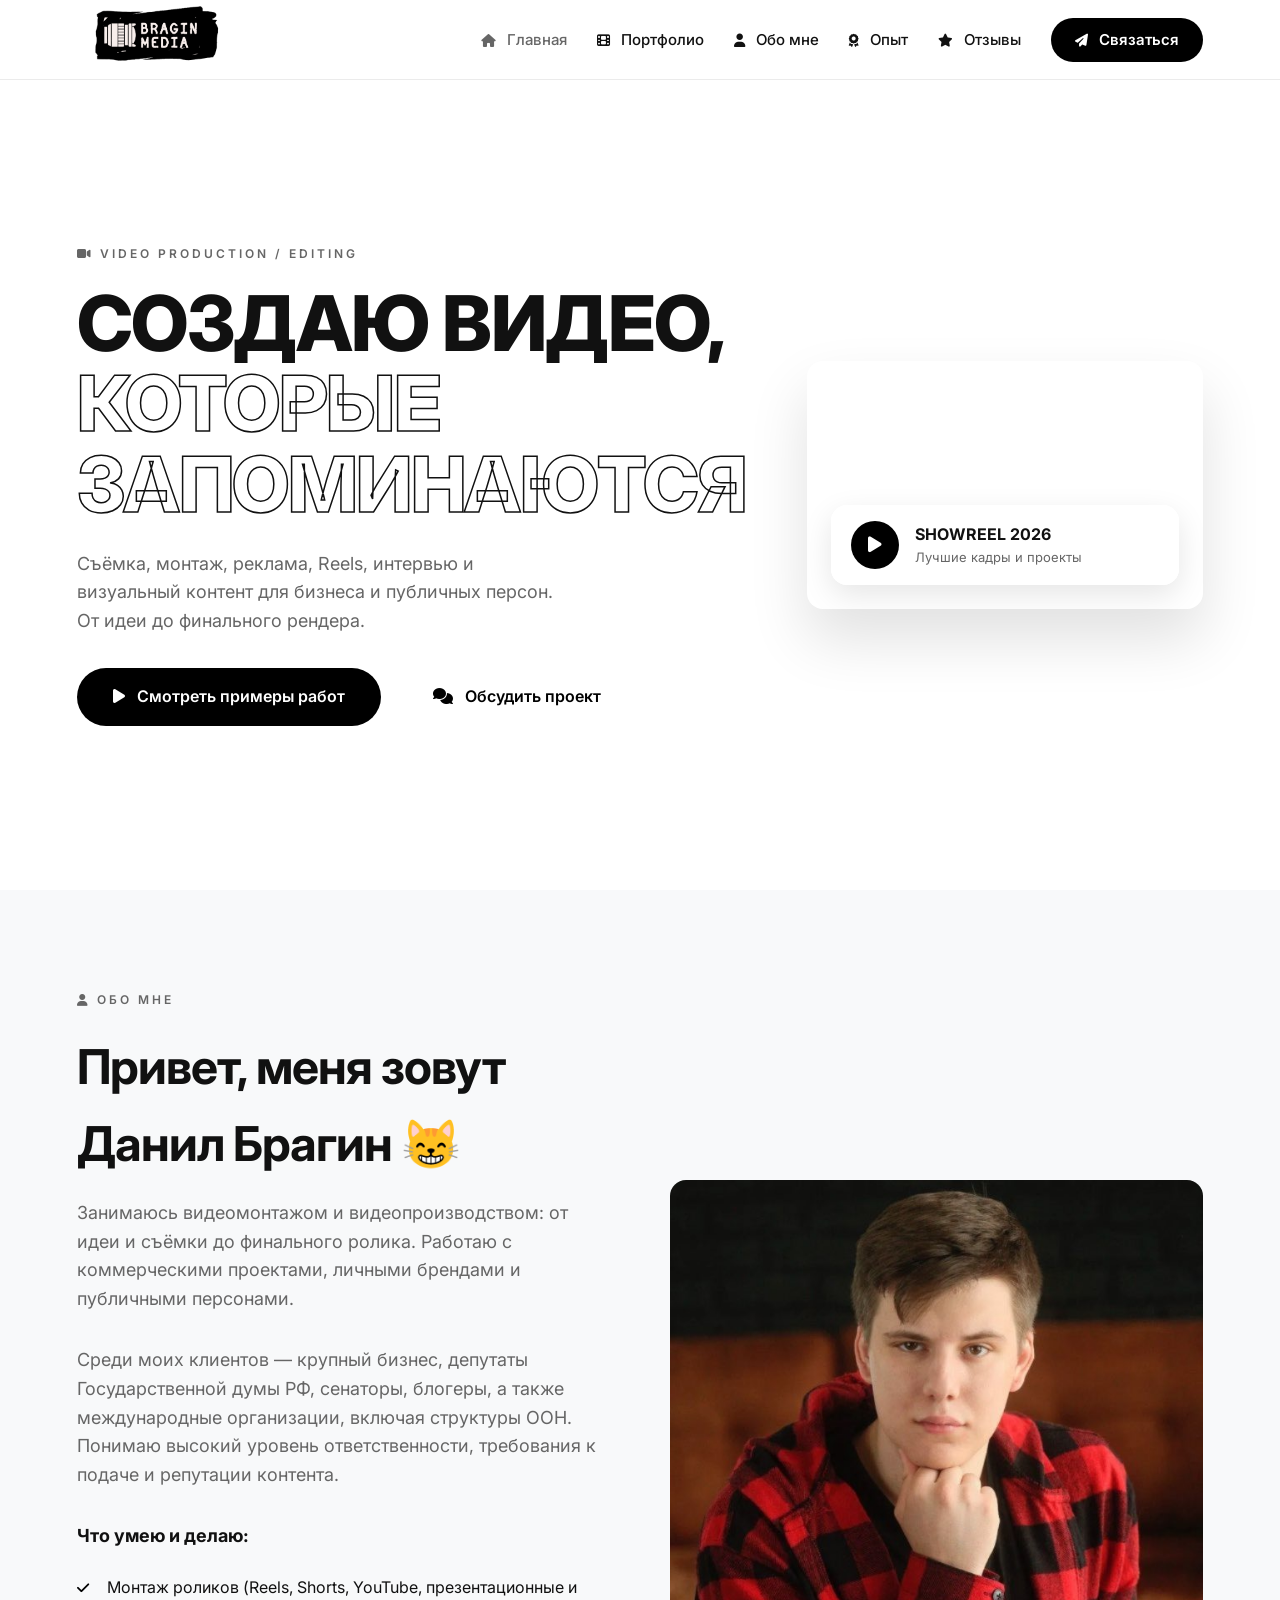
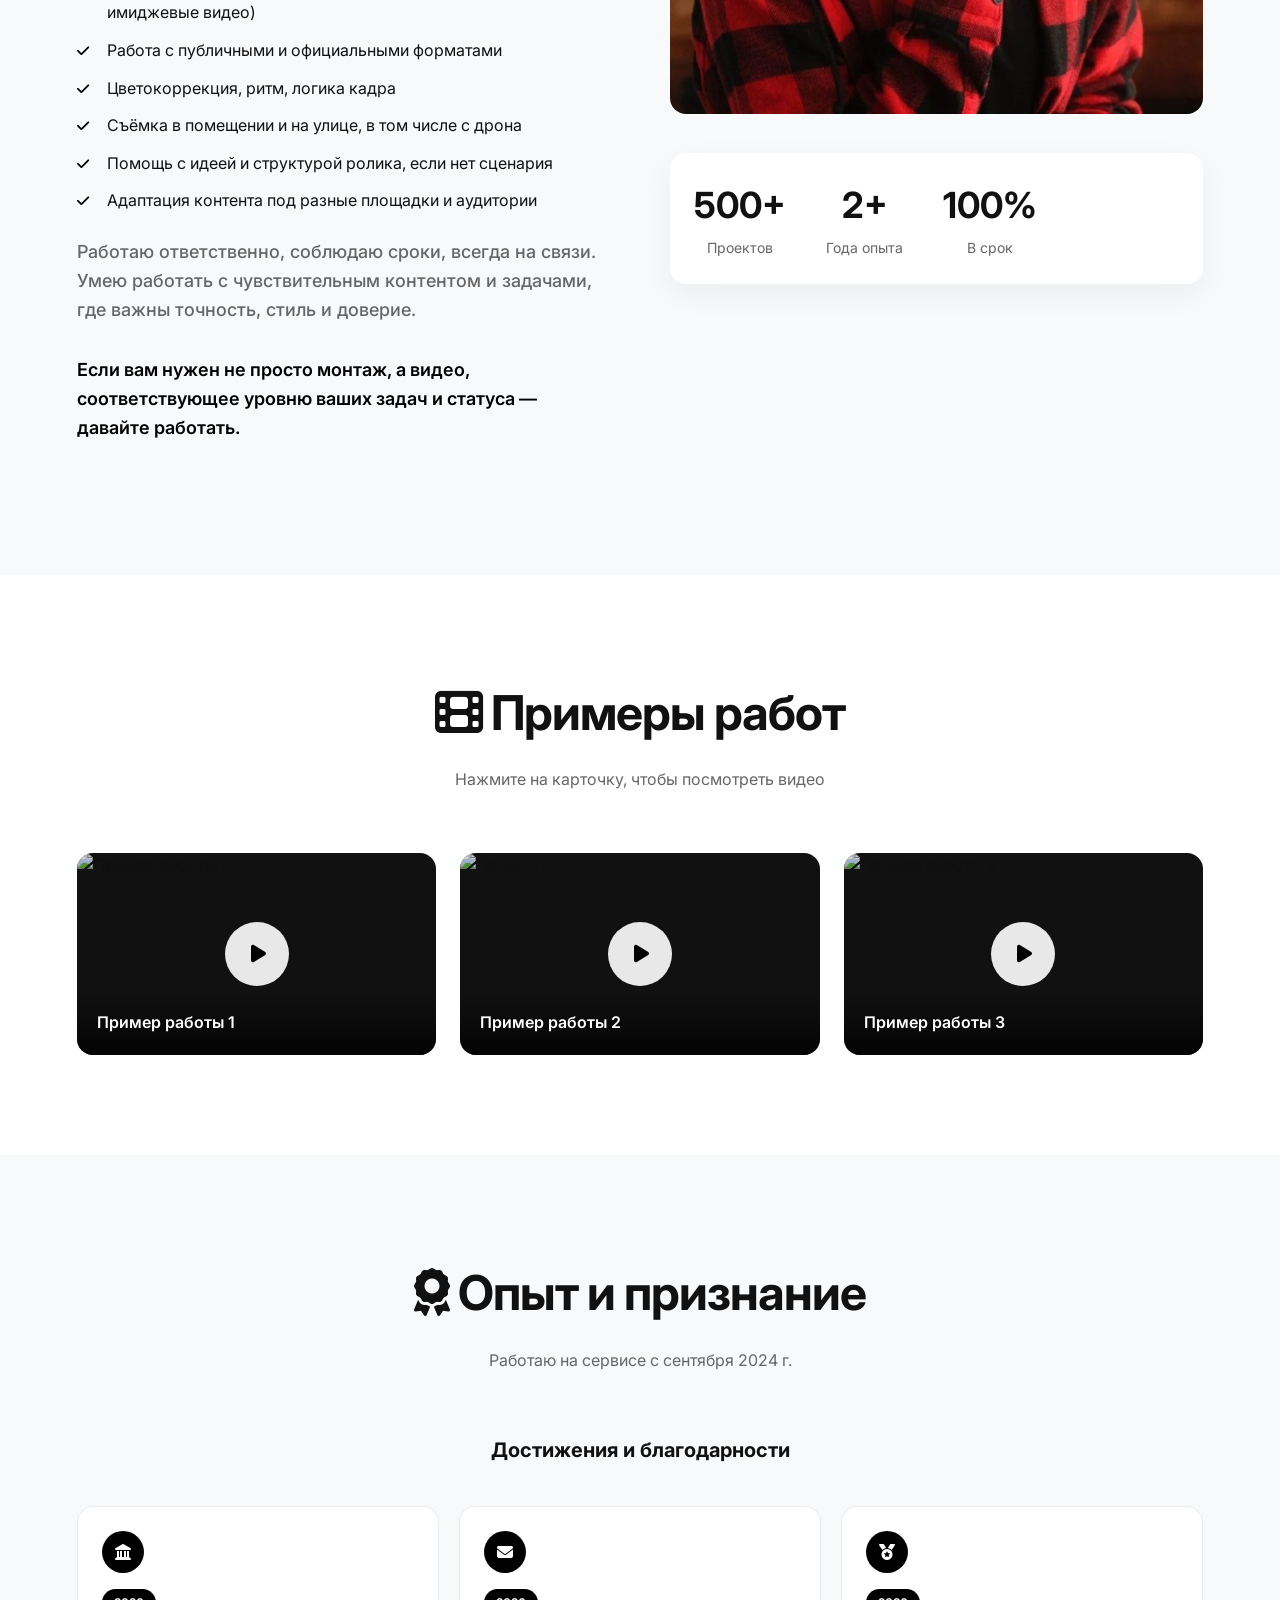
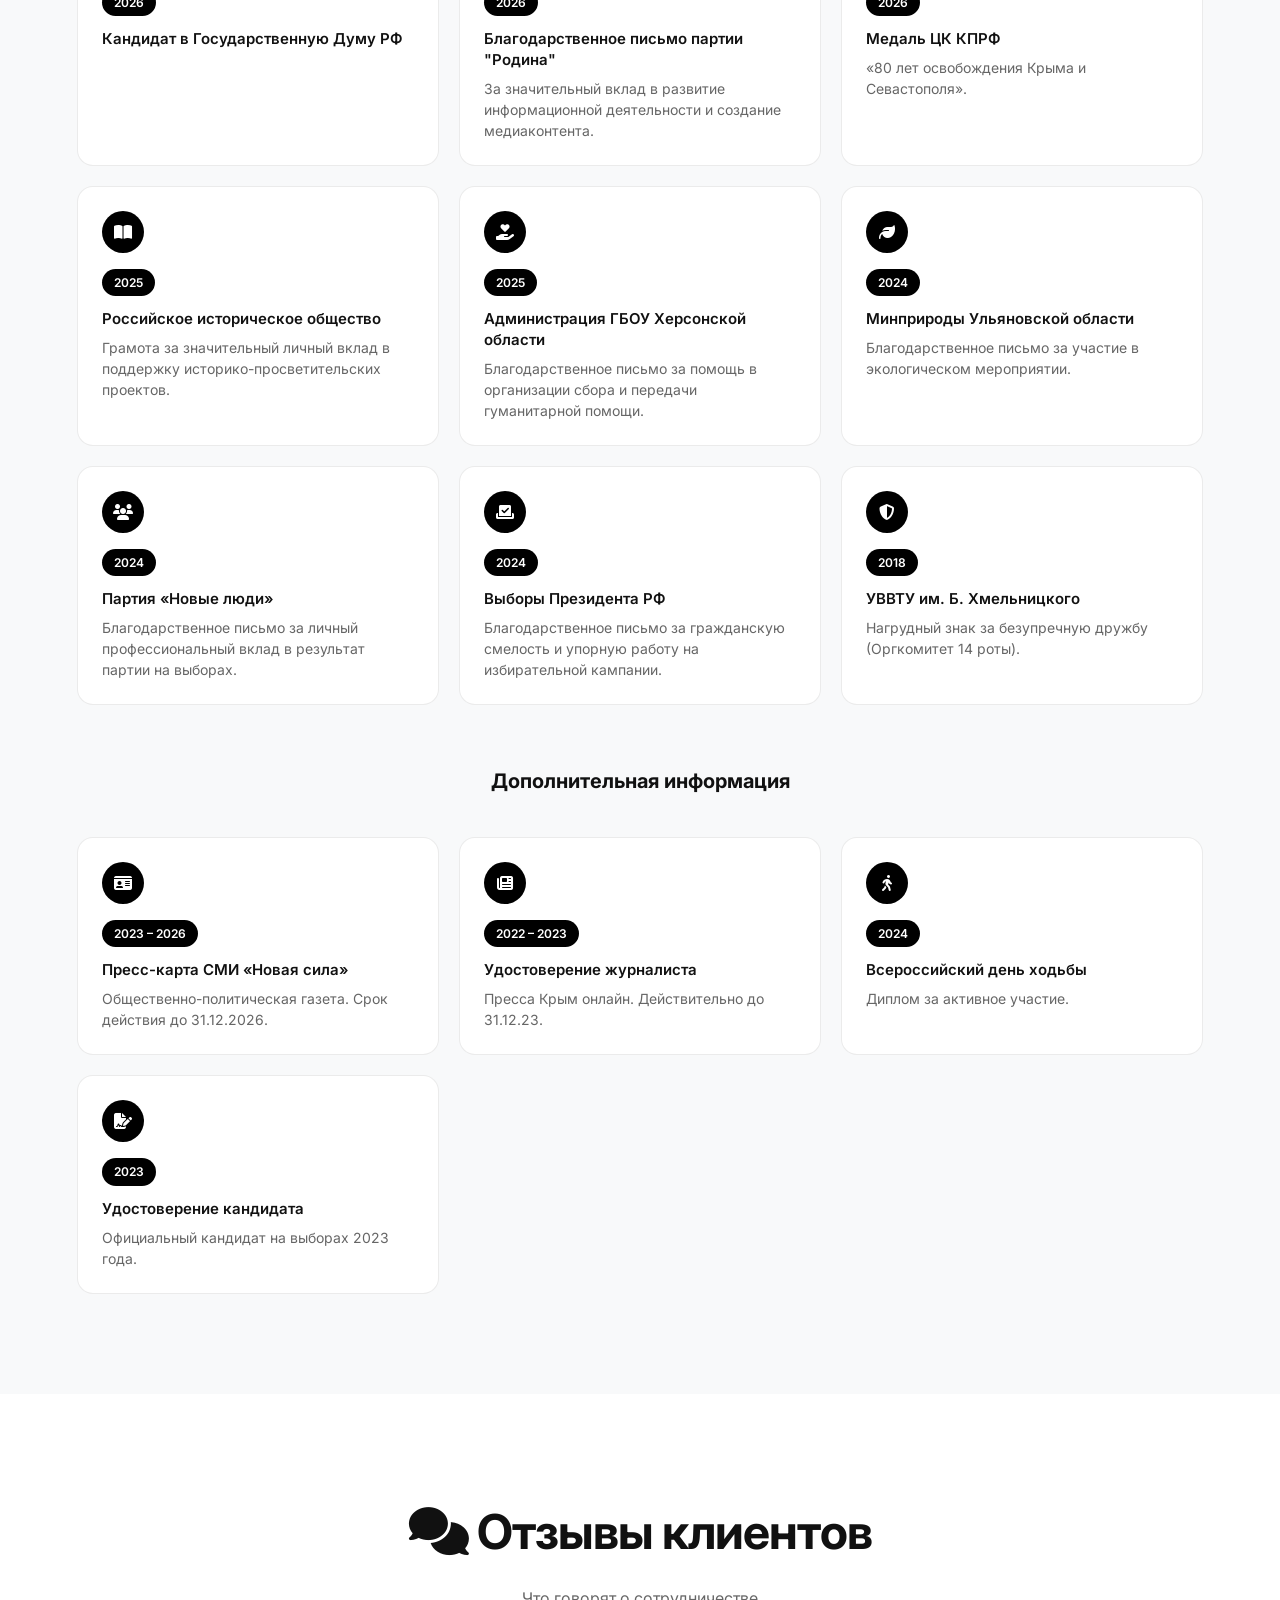
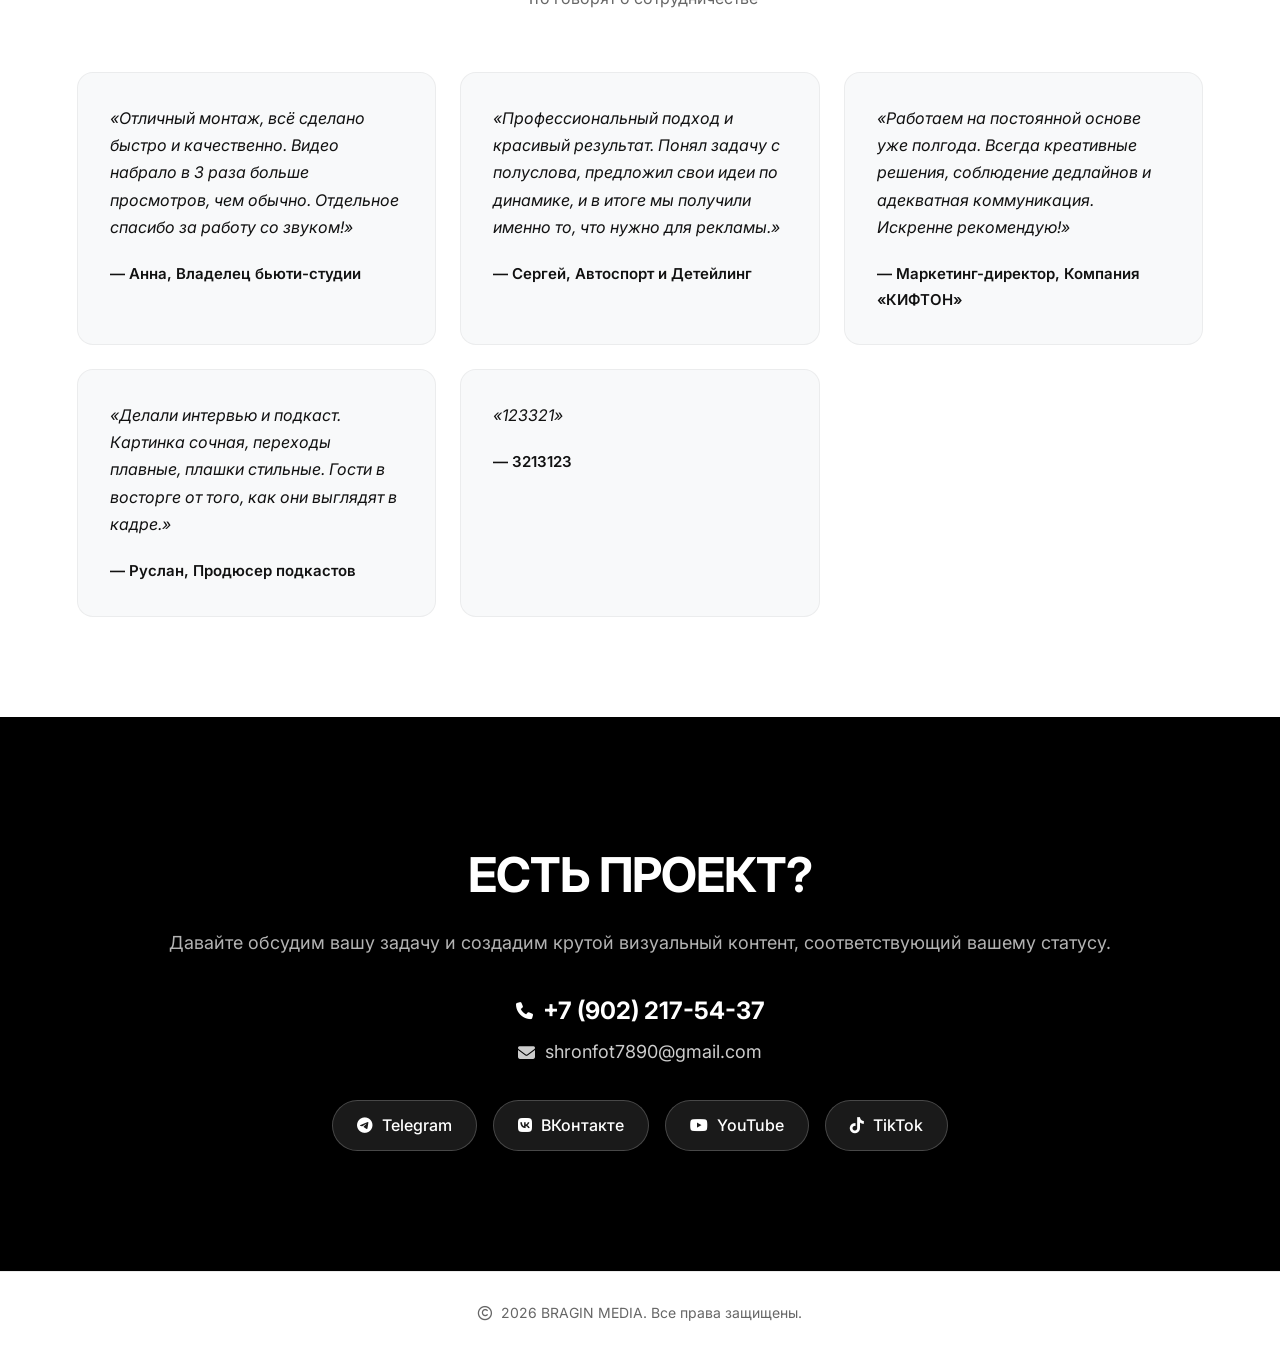
==== index.html @ 1849dc15 "upload_1 adding all to pg" ====
<!DOCTYPE html>
<html lang="ru">
<head>
    <meta charset="UTF-8">
    <meta name="viewport" content="width=device-width, initial-scale=1.0">
    <title>Данил Брагин — Видеопродакшн и Монтаж</title>

    <link rel="stylesheet" href="style.css">

    <!-- Font Awesome — иконки из интернета -->
    <link rel="stylesheet"
          href="https://cdnjs.cloudflare.com/ajax/libs/font-awesome/6.5.2/css/all.min.css">

    <link rel="preconnect" href="https://fonts.googleapis.com">
    <link rel="preconnect" href="https://fonts.gstatic.com" crossorigin>
    <link href="https://fonts.googleapis.com/css2?family=Inter:wght@400;500;600;700;800&display=swap"
          rel="stylesheet">

    <style>
        /* =========================================================
           ДОПОЛНИТЕЛЬНЫЕ СТИЛИ
        ========================================================= */

        .about-list {
            list-style: none;
            padding: 0;
            margin: 24px 0;
        }

        .about-list li {
            position: relative;
            padding-left: 30px;
            margin-bottom: 12px;
            font-size: 16px;
            color: var(--text);
            line-height: 1.6;
        }

        .about-list li::before {
            content: "\f00c";
            font-family: "Font Awesome 6 Free";
            font-weight: 900;
            position: absolute;
            left: 0;
            top: 2px;
            color: var(--accent);
            font-size: 14px;
        }

        /* =========================================================
           ИКОНКИ
        ========================================================= */

        .icon {
            display: inline-flex;
            align-items: center;
            justify-content: center;
            color: currentColor;
        }

        .nav-icon {
            margin-right: 7px;
            font-size: 13px;
        }

        .button i {
            margin-right: 8px;
        }

        /* =========================================================
           ДОСТИЖЕНИЯ
        ========================================================= */

        .achievements-grid {
            display: grid;
            grid-template-columns: repeat(auto-fit, minmax(300px, 1fr));
            gap: 20px;
            margin-top: 40px;
        }

        .achievement-card {
            background: var(--bg);
            border: 1px solid rgba(0,0,0,0.08);
            padding: 24px;
            border-radius: var(--radius);
            transition: var(--transition);
        }

        .achievement-card:hover {
            transform: translateY(-4px);
            box-shadow: 0 15px 30px rgba(0,0,0,0.06);
        }

        .achievement-icon {
            width: 42px;
            height: 42px;
            border-radius: 50%;
            background: #000;
            color: #fff;
            display: flex;
            align-items: center;
            justify-content: center;
            margin-bottom: 16px;
            font-size: 16px;
        }

        .achievement-year {
            display: inline-block;
            background: var(--accent);
            color: var(--accent-white);
            padding: 4px 12px;
            border-radius: var(--radius-pill);
            font-size: 12px;
            font-weight: 600;
            margin-bottom: 12px;
        }

        .achievement-title {
            font-weight: 600;
            font-size: 15px;
            margin-bottom: 8px;
            line-height: 1.4;
        }

        .achievement-desc {
            font-size: 14px;
            color: var(--text-muted);
            line-height: 1.5;
        }

        /* =========================================================
           КОНТАКТЫ
        ========================================================= */

        .contact-links {
            display: flex;
            flex-wrap: wrap;
            gap: 16px;
            justify-content: center;
            margin-top: 32px;
        }

        .contact-link {
            display: inline-flex;
            align-items: center;
            gap: 9px;
            background: rgba(255,255,255,0.1);
            color: white;
            padding: 12px 24px;
            border-radius: var(--radius-pill);
            text-decoration: none;
            font-weight: 500;
            transition: var(--transition);
            border: 1px solid rgba(255,255,255,0.2);
        }

        .contact-link i {
            font-size: 16px;
        }

        .contact-link:hover {
            background: white;
            color: var(--accent);
        }

        /* =========================================================
           HERO VIDEO
        ========================================================= */

        .featured-video-card {
            position: relative;
            aspect-ratio: 16/9;
            border-radius: var(--radius);
            overflow: hidden;
            background: #111;
            cursor: pointer;
            transition: var(--transition);
        }

        .featured-video-card:hover {
            transform: translateY(-5px);
            box-shadow: 0 20px 40px rgba(0,0,0,0.15);
        }

        .featured-video-card img {
            width: 100%;
            height: 100%;
            object-fit: cover;
            opacity: 0.8;
            transition: var(--transition);
        }

        .featured-video-card:hover img {
            opacity: 0.6;
            transform: scale(1.03);
        }

        .featured-play-btn {
            position: absolute;
            top: 50%;
            left: 50%;
            transform: translate(-50%, -50%);
            width: 64px;
            height: 64px;
            background: rgba(255,255,255,0.9);
            border-radius: 50%;
            display: flex;
            align-items: center;
            justify-content: center;
            font-size: 20px;
            color: #000;
            transition: var(--transition);
        }

        .featured-play-btn i {
            margin-left: 3px;
        }

        .featured-video-card:hover .featured-play-btn {
            transform: translate(-50%, -50%) scale(1.1);
            background: #fff;
        }

        .featured-video-title {
            position: absolute;
            bottom: 0;
            left: 0;
            right: 0;
            padding: 20px;
            background: linear-gradient(to top, rgba(0,0,0,0.8), transparent);
            color: white;
            font-weight: 600;
            font-size: 16px;
        }

        /* =========================================================
           ОТЗЫВЫ
        ========================================================= */

        .review-rating {
            display: flex;
            gap: 4px;
            margin-bottom: 16px;
            color: #000;
            font-size: 15px;
        }

        .review-rating i {
            display: inline-block;
        }

        .review-card {
            position: relative;
        }

        /* =========================================================
           СТАТИСТИКА
        ========================================================= */

        .stat-item {
            text-align: center;
        }

        .stat-item b {
            display: block;
        }

        /* =========================================================
           ТЕЛЕФОН / EMAIL
        ========================================================= */

        .contact-main-link {
            display: inline-flex;
            align-items: center;
            gap: 10px;
        }

        .contact-main-link i {
            font-size: 17px;
        }

        /* =========================================================
           FOOTER
        ========================================================= */

        footer i {
            margin-right: 5px;
        }

        /* =========================================================
           АДАПТИВ
        ========================================================= */

        @media (max-width: 768px) {
            .contact-links {
                flex-direction: column;
                align-items: stretch;
            }

            .contact-link {
                justify-content: center;
            }

            .review-rating {
                margin-bottom: 13px;
            }
        }
    </style>
</head>

<body>

<header>

    <div class="logo">
        <img src="logo.png" height="160" width="160" alt="BRAGIN MEDIA">
    </div>

    <!-- Переключатель меню -->
    <input
        type="checkbox"
        id="mobile-menu-toggle"
        class="mobile-menu-checkbox">

    <label
        for="mobile-menu-toggle"
        class="mobile-menu-button"
        aria-label="Открыть меню">

        <span></span>
        <span></span>
        <span></span>

    </label>

    <nav id="main-nav">

        <a href="index.html" class="active">
            <i class="fa-solid fa-house nav-icon"></i>
            Главная
        </a>

        <a href="portfolio.html">
            <i class="fa-solid fa-film nav-icon"></i>
            Портфолио
        </a>

        <a href="#about">
            <i class="fa-solid fa-user nav-icon"></i>
            Обо мне
        </a>

        <a href="#achievements">
            <i class="fa-solid fa-award nav-icon"></i>
            Опыт
        </a>

        <a href="#reviews">
            <i class="fa-solid fa-star nav-icon"></i>
            Отзывы
        </a>

        <a href="#contact" class="button-nav">
            <i class="fa-solid fa-paper-plane nav-icon"></i>
            Связаться
        </a>

    </nav>

</header>

<main>

    <!-- =========================================================
         HERO SECTION
    ========================================================== -->

    <section class="hero">

        <div class="hero-content reveal">

            <div class="tag">
                <i class="fa-solid fa-video"></i>
                VIDEO PRODUCTION / EDITING
            </div>

            <h1>
                СОЗДАЮ ВИДЕО,<br>
                <span>КОТОРЫЕ ЗАПОМИНАЮТСЯ</span>
            </h1>

            <p>
                Съёмка, монтаж, реклама, Reels, интервью и визуальный контент
                для бизнеса и публичных персон. От идеи до финального рендера.
            </p>

            <a href="#featured" class="button">
                <i class="fa-solid fa-play"></i>
                Смотреть примеры работ
            </a>

            <a href="#contact"
               class="button button-white"
               style="margin-left: 12px;">
                <i class="fa-solid fa-comments"></i>
                Обсудить проект
            </a>

        </div>

        <div class="hero-video-wrapper reveal">

            <!-- Главное шоурил-видео -->
            <video
                class="showreel-video"
                autoplay
                muted
                loop
                playsinline
                poster="https://images.unsplash.com/photo-1574717024653-61fd2cf4d44d?w=800&q=80">

                <source
                    src="https://disk.yandex.ru/i/6bCZYNMqteKGvg"
                    type="video/mp4">

            </video>

            <div class="video-card-overlay">
                <div class="video-card">

                    <div class="card-icon">
                        <i class="fa-solid fa-play"></i>
                    </div>

                    <div>
                        <div class="card-title">
                            SHOWREEL 2026
                        </div>

                        <div class="card-subtitle">
                            Лучшие кадры и проекты
                        </div>
                    </div>

                </div>
            </div>

        </div>

    </section>

    <!-- =========================================================
         ABOUT SECTION
    ========================================================== -->

    <section id="about" class="section bg-light">

        <div class="about-grid">

            <div class="about-text reveal">

                <div class="tag">
                    <i class="fa-solid fa-user"></i>
                    ОБО МНЕ
                </div>

                <h2>
                    Привет, меня зовут Данил Брагин 😸
                </h2>

                <p>
                    Занимаюсь видеомонтажом и видеопроизводством:
                    от идеи и съёмки до финального ролика.
                    Работаю с коммерческими проектами,
                    личными брендами и публичными персонами.
                </p>

                <p>
                    Среди моих клиентов — крупный бизнес,
                    депутаты Государственной думы РФ, сенаторы,
                    блогеры, а также международные организации,
                    включая структуры ООН. Понимаю высокий уровень
                    ответственности, требования к подаче и репутации контента.
                </p>

                <h3 style="font-size: 18px; margin-top: 32px; margin-bottom: 16px;">
                    Что умею и делаю:
                </h3>

                <ul class="about-list">

                    <li>
                        Монтаж роликов (Reels, Shorts, YouTube,
                        презентационные и имиджевые видео)
                    </li>

                    <li>
                        Работа с публичными и официальными форматами
                    </li>

                    <li>
                        Цветокоррекция, ритм, логика кадра
                    </li>

                    <li>
                        Съёмка в помещении и на улице, в том числе с дрона
                    </li>

                    <li>
                        Помощь с идеей и структурой ролика,
                        если нет сценария
                    </li>

                    <li>
                        Адаптация контента под разные площадки и аудитории
                    </li>

                </ul>

                <p style="margin-top: 24px; font-weight: 500;">
                    Работаю ответственно, соблюдаю сроки, всегда на связи.
                    Умею работать с чувствительным контентом и задачами,
                    где важны точность, стиль и доверие.
                </p>

                <p
                    style="
                        margin-top: 16px;
                        font-size: 18px;
                        font-weight: 600;
                        color: var(--accent);
                    ">

                    Если вам нужен не просто монтаж,
                    а видео, соответствующее уровню ваших задач и статуса —
                    давайте работать.

                </p>

            </div>

            <div class="about-image reveal">

                <img
                    src="photo.jpeg"
                    alt="Данил Брагин">

                <div
                    class="stats"
                    style="
                        margin-top: 32px;
                        background: white;
                        padding: 24px;
                        border-radius: var(--radius);
                        box-shadow: 0 10px 30px rgba(0,0,0,0.05);
                    ">

                    <div class="stat-item">
                        <b>500+</b>
                        <span>Проектов</span>
                    </div>

                    <div class="stat-item">
                        <b>2+</b>
                        <span>Года опыта</span>
                    </div>

                    <div class="stat-item">
                        <b>100%</b>
                        <span>В срок</span>
                    </div>

                </div>

            </div>

        </div>

    </section>

    <!-- =========================================================
         FEATURED VIDEOS
    ========================================================== -->

    <section id="featured" class="section">

        <div class="section-header reveal">

            <h2>
                <i class="fa-solid fa-film"></i>
                Примеры работ
            </h2>

            <p style="color: var(--text-muted);">
                Нажмите на карточку, чтобы посмотреть видео
            </p>

        </div>

        <div
            class="reviews-grid"
            id="featured-videos-container">

            <!-- Карточки будут добавлены через JavaScript -->

        </div>

    </section>

    <!-- =========================================================
         ACHIEVEMENTS
    ========================================================== -->

    <section id="achievements" class="section bg-light">

        <div class="section-header reveal">

            <h2>
                <i class="fa-solid fa-award"></i>
                Опыт и признание
            </h2>

            <p style="color: var(--text-muted);">
                Работаю на сервисе с сентября 2024 г.
            </p>

        </div>

        <h3
            style="
                text-align: center;
                margin-bottom: 24px;
                font-size: 20px;
            ">

            Достижения и благодарности

        </h3>

        <div class="achievements-grid reveal">

            <div class="achievement-card">

                <div class="achievement-icon">
                    <i class="fa-solid fa-landmark"></i>
                </div>

                <span class="achievement-year">2026</span>

                <div class="achievement-title">
                    Кандидат в Государственную Думу РФ
                </div>

            </div>

            <div class="achievement-card">

                <div class="achievement-icon">
                    <i class="fa-solid fa-envelope"></i>
                </div>

                <span class="achievement-year">2026</span>

                <div class="achievement-title">
                    Благодарственное письмо партии "Родина"
                </div>

                <div class="achievement-desc">
                    За значительный вклад в развитие информационной
                    деятельности и создание медиаконтента.
                </div>

            </div>

            <div class="achievement-card">

                <div class="achievement-icon">
                    <i class="fa-solid fa-medal"></i>
                </div>

                <span class="achievement-year">2026</span>

                <div class="achievement-title">
                    Медаль ЦК КПРФ
                </div>

                <div class="achievement-desc">
                    «80 лет освобождения Крыма и Севастополя».
                </div>

            </div>

            <div class="achievement-card">

                <div class="achievement-icon">
                    <i class="fa-solid fa-book-open"></i>
                </div>

                <span class="achievement-year">2025</span>

                <div class="achievement-title">
                    Российское историческое общество
                </div>

                <div class="achievement-desc">
                    Грамота за значительный личный вклад
                    в поддержку историко-просветительских проектов.
                </div>

            </div>

            <div class="achievement-card">

                <div class="achievement-icon">
                    <i class="fa-solid fa-hand-holding-heart"></i>
                </div>

                <span class="achievement-year">2025</span>

                <div class="achievement-title">
                    Администрация ГБОУ Херсонской области
                </div>

                <div class="achievement-desc">
                    Благодарственное письмо за помощь в организации
                    сбора и передачи гуманитарной помощи.
                </div>

            </div>

            <div class="achievement-card">

                <div class="achievement-icon">
                    <i class="fa-solid fa-leaf"></i>
                </div>

                <span class="achievement-year">2024</span>

                <div class="achievement-title">
                    Минприроды Ульяновской области
                </div>

                <div class="achievement-desc">
                    Благодарственное письмо за участие
                    в экологическом мероприятии.
                </div>

            </div>

            <div class="achievement-card">

                <div class="achievement-icon">
                    <i class="fa-solid fa-users"></i>
                </div>

                <span class="achievement-year">2024</span>

                <div class="achievement-title">
                    Партия «Новые люди»
                </div>

                <div class="achievement-desc">
                    Благодарственное письмо за личный профессиональный
                    вклад в результат партии на выборах.
                </div>

            </div>

            <div class="achievement-card">

                <div class="achievement-icon">
                    <i class="fa-solid fa-check-to-slot"></i>
                </div>

                <span class="achievement-year">2024</span>

                <div class="achievement-title">
                    Выборы Президента РФ
                </div>

                <div class="achievement-desc">
                    Благодарственное письмо за гражданскую смелость
                    и упорную работу на избирательной кампании.
                </div>

            </div>

            <div class="achievement-card">

                <div class="achievement-icon">
                    <i class="fa-solid fa-shield-halved"></i>
                </div>

                <span class="achievement-year">2018</span>

                <div class="achievement-title">
                    УВВТУ им. Б. Хмельницкого
                </div>

                <div class="achievement-desc">
                    Нагрудный знак за безупречную дружбу
                    (Оргкомитет 14 роты).
                </div>

            </div>

        </div>

        <h3
            style="
                text-align: center;
                margin: 60px 0 24px;
                font-size: 20px;
            ">

            Дополнительная информация

        </h3>

        <div class="achievements-grid reveal">

            <div class="achievement-card">

                <div class="achievement-icon">
                    <i class="fa-solid fa-id-card"></i>
                </div>

                <span class="achievement-year">
                    2023 – 2026
                </span>

                <div class="achievement-title">
                    Пресс-карта СМИ «Новая сила»
                </div>

                <div class="achievement-desc">
                    Общественно-политическая газета.
                    Срок действия до 31.12.2026.
                </div>

            </div>

            <div class="achievement-card">

                <div class="achievement-icon">
                    <i class="fa-solid fa-newspaper"></i>
                </div>

                <span class="achievement-year">
                    2022 – 2023
                </span>

                <div class="achievement-title">
                    Удостоверение журналиста
                </div>

                <div class="achievement-desc">
                    Пресса Крым онлайн.
                    Действительно до 31.12.23.
                </div>

            </div>

            <div class="achievement-card">

                <div class="achievement-icon">
                    <i class="fa-solid fa-person-walking"></i>
                </div>

                <span class="achievement-year">
                    2024
                </span>

                <div class="achievement-title">
                    Всероссийский день ходьбы
                </div>

                <div class="achievement-desc">
                    Диплом за активное участие.
                </div>

            </div>

            <div class="achievement-card">

                <div class="achievement-icon">
                    <i class="fa-solid fa-file-signature"></i>
                </div>

                <span class="achievement-year">
                    2023
                </span>

                <div class="achievement-title">
                    Удостоверение кандидата
                </div>

                <div class="achievement-desc">
                    Официальный кандидат на выборах 2023 года.
                </div>

            </div>

        </div>

    </section>

    <!-- =========================================================
         REVIEWS
    ========================================================== -->

    <section id="reviews" class="section">

        <div class="section-header reveal">

            <h2>
                <i class="fa-solid fa-comments"></i>
                Отзывы клиентов
            </h2>

            <p style="color: var(--text-muted);">
                Что говорят о сотрудничестве
            </p>

        </div>

        <div class="reviews-grid reveal">
                <div class="review-card">
                    <p>«Отличный монтаж, всё сделано быстро и качественно. Видео набрало в 3 раза больше просмотров, чем обычно. Отдельное спасибо за работу со звуком!»</p>
                    <b>— Анна, Владелец бьюти-студии</b>
                </div>
                <div class="review-card">
                    <p>«Профессиональный подход и красивый результат. Понял задачу с полуслова, предложил свои идеи по динамике, и в итоге мы получили именно то, что нужно для рекламы.»</p>
                    <b>— Сергей, Автоспорт и Детейлинг</b>
                </div>
                <div class="review-card">
                    <p>«Работаем на постоянной основе уже полгода. Всегда креативные решения, соблюдение дедлайнов и адекватная коммуникация. Искренне рекомендую!»</p>
                    <b>— Маркетинг-директор, Компания «КИФТОН»</b>
                </div>
                <div class="review-card">
                    <p>«Делали интервью и подкаст. Картинка сочная, переходы плавные, плашки стильные. Гости в восторге от того, как они выглядят в кадре.»</p>
                    <b>— Руслан, Продюсер подкастов</b>
                </div>
                <div class="review-card">
                    <p>«123321»</p>
                    <b>— 3213123</b>
                </div>

				


        </div>

    </section>

    <!-- =========================================================
         CONTACT
    ========================================================== -->

    <section id="contact" class="contact">

        <div class="reveal">

            <h2>
                ЕСТЬ ПРОЕКТ?
            </h2>

            <p>
                Давайте обсудим вашу задачу и создадим крутой визуальный
                контент, соответствующий вашему статусу.
            </p>

            <div
                style="
                    font-size: 24px;
                    font-weight: 700;
                    margin-bottom: 8px;
                ">

                <a
                    href="tel:+79022175437"
                    style="
                        color: white;
                        text-decoration: none;
                    "
                    class="contact-main-link">

                    <i class="fa-solid fa-phone"></i>

                    +7 (902) 217-54-37

                </a>

            </div>

            <div
                style="
                    font-size: 18px;
                    margin-bottom: 32px;
                    opacity: 0.8;
                ">

                <a
                    href="mailto:shronfot7890@gmail.com"
                    style="
                        color: white;
                        text-decoration: none;
                    "
                    class="contact-main-link">

                    <i class="fa-solid fa-envelope"></i>

                    shronfot7890@gmail.com

                </a>

            </div>

            <div class="contact-links">

                <a
                    href="https://t.me/braginmedia"
                    target="_blank"
                    class="contact-link">

                    <i class="fa-brands fa-telegram"></i>
                    Telegram

                </a>

                <a
                    href="https://vk.ru/danil73bragin"
                    target="_blank"
                    class="contact-link">

                    <i class="fa-brands fa-vk"></i>
                    ВКонтакте

                </a>

                <a
                    href="https://youtube.com/@bragin_daniil?si=sZ2F5BoXGbqYx1-6"
                    target="_blank"
                    class="contact-link">

                    <i class="fa-brands fa-youtube"></i>
                    YouTube

                </a>

                <a
                    href="https://www.tiktok.com/@bragin_daniil?_r=1&_t=ZN-9AFJJVIjexK"
                    target="_blank"
                    class="contact-link">

                    <i class="fa-brands fa-tiktok"></i>
                    TikTok

                </a>

            </div>

        </div>

    </section>

</main>

<!-- =========================================================
     FOOTER
========================================================= -->

<footer>
    <i class="fa-regular fa-copyright"></i>
    2026 BRAGIN MEDIA. Все права защищены.
</footer>

<!-- =========================================================
     MODAL
========================================================= -->

<div id="media-modal" class="modal">

    <div class="modal-content">

        <span class="modal-close">
            &times;
        </span>

        <div id="modal-body"></div>

    </div>

</div>

<!-- =========================================================
     JAVASCRIPT
========================================================= -->

<script>

    /* =========================================================
       ВИДЕО НА ГЛАВНОЙ
    ========================================================== */

    const featuredVideos = [

        {
            name: "Пример работы 1",
            path: "https://disk.yandex.ru/i/6bCZYNMqteKGvg"
        },

        {
            name: "Пример работы 2",
            path: "https://disk.yandex.ru/i/c0FKt9_k40OPNg"
        },

        {
            name: "Пример работы 3",
            path: "https://disk.yandex.ru/i/qahxAK9mGGhbbw"
        }

    ];


    /* =========================================================
       YANDEX DISK API
    ========================================================== */

    async function getYandexData(path) {

        const apiUrl =
            `https://cloud-api.yandex.net/v1/disk/public/resources?public_key=${encodeURIComponent(path)}`;

        const response = await fetch(
            apiUrl,
            {
                method: "GET",
                cache: "no-store"
            }
        );

        if (!response.ok) {
            throw new Error(
                `Yandex metadata HTTP ${response.status}`
            );
        }

        return await response.json();

    }


    async function getYandexDownloadUrl(path) {

        const apiUrl =
            `https://cloud-api.yandex.net/v1/disk/public/resources/download?public_key=${encodeURIComponent(path)}`;

        const response = await fetch(
            apiUrl,
            {
                method: "GET",
                cache: "no-store"
            }
        );

        if (!response.ok) {
            throw new Error(
                `Yandex download HTTP ${response.status}`
            );
        }

        const data = await response.json();

        if (!data.href) {
            throw new Error(
                "Yandex API не вернул download href"
            );
        }

        return data.href;

    }


    /* =========================================================
       СОЗДАНИЕ КАРТОЧЕК ВИДЕО
    ========================================================== */

    const featuredContainer =
        document.getElementById(
            'featured-videos-container'
        );


    if (featuredContainer) {

        featuredVideos.forEach(video => {

            const card =
                document.createElement('div');

            card.className =
                'featured-video-card';


            card.innerHTML = `

                <img
                    src="https://images.unsplash.com/photo-1492691527719-9d1e07e534b4?w=800&q=80"
                    alt="${video.name}"
                    loading="lazy"
                >

                <div class="featured-play-btn">
                    <i class="fa-solid fa-play"></i>
                </div>

                <div class="featured-video-title">
                    ${video.name}
                </div>

            `;


            /* Загрузка реальной обложки */

            getYandexData(video.path)

                .then(data => {

                    if (data.preview) {

                        card.querySelector('img').src =
                            data.preview;

                    }

                })

                .catch(() => {});


            /* Открытие видео */

            card.addEventListener(
                'click',
                async () => {

                    try {

                        card.style.opacity = '0.75';

                        const videoUrl =
                            await getYandexDownloadUrl(
                                video.path
                            );

                        openModal(
                            {
                                type: "video",
                                url: videoUrl,
                                name: video.name
                            }
                        );

                    }

                    catch (error) {

                        console.error(
                            "Ошибка:",
                            error
                        );

                        alert(
                            "Не удалось загрузить видео. Проверьте ссылку."
                        );

                    }

                    finally {

                        card.style.opacity = '';

                    }

                }
            );


            featuredContainer.appendChild(card);

        });

    }


    /* =========================================================
       MODAL
    ========================================================== */

    const modal =
        document.getElementById(
            'media-modal'
        );


    const modalBody =
        document.getElementById(
            'modal-body'
        );


    const modalClose =
        document.querySelector(
            '.modal-close'
        );


    function openModal(media) {

        if (!modal || !modalBody) {
            return;
        }

        modal.style.display = 'flex';


        if (media.type === "video") {

            modalBody.innerHTML = `

                <video
                    controls
                    autoplay
                    playsinline
                    preload="metadata"
                    style="
                        width:100%;
                        height:auto;
                        max-height:80vh;
                        display:block;
                        background:#000;
                        border-radius:16px;
                    ">

                    <source
                        src="${media.url}"
                        type="video/mp4"
                    >

                </video>

            `;


            const video =
                modalBody.querySelector(
                    "video"
                );


            if (video) {

                video
                    .play()
                    .catch(() => {});

            }

        }

    }


    function closeModal() {

        if (!modal || !modalBody) {
            return;
        }


        const video =
            modalBody.querySelector(
                "video"
            );


        if (video) {

            video.pause();
            video.src = "";

        }


        modal.style.display = 'none';

        modalBody.innerHTML = '';

    }


    if (modalClose) {

        modalClose.addEventListener(
            'click',
            closeModal
        );

    }


    window.addEventListener(
        'click',
        (e) => {

            if (e.target === modal) {
                closeModal();
            }

        }
    );


    window.addEventListener(
        'keydown',
        (e) => {

            if (e.key === 'Escape') {
                closeModal();
            }

        }
    );


    /* =========================================================
       АНИМАЦИЯ ПРИ СКРОЛЛЕ
    ========================================================== */

    const observerOptions = {

        threshold: 0.1,

        rootMargin:
            "0px 0px -50px 0px"

    };


    const observer =
        new IntersectionObserver(
            (entries) => {

                entries.forEach(
                    entry => {

                        if (
                            entry.isIntersecting
                        ) {

                            entry.target
                                .classList
                                .add('active');

                        }

                    }
                );

            },
            observerOptions
        );


    document
        .querySelectorAll('.reveal')
        .forEach(
            el => observer.observe(el)
        );

</script>

</body>
</html>
---- style.css ----
:root {
    --bg: #ffffff;
    --bg-light: #f8f9fa;
    --text: #111111;
    --text-muted: #666666;
    --accent: #000000;
    --accent-white: #ffffff;
    --radius: 16px;
    --radius-pill: 999px;
    --transition: all 0.4s cubic-bezier(0.16, 1, 0.3, 1);
}

* { box-sizing: border-box; margin: 0; padding: 0; }
html { scroll-behavior: smooth; }

body {
    background: var(--bg);
    color: var(--text);
    font-family: 'Inter', -apple-system, BlinkMacSystemFont, sans-serif;
    line-height: 1.6;
    overflow-x: hidden;
}

header {
    height: 80px; padding: 0 6%; display: flex; align-items: center;
    justify-content: space-between; border-bottom: 1px solid rgba(0,0,0,0.08);
    position: sticky; top: 0; background: rgba(255,255,255,0.9);
    backdrop-filter: blur(10px); z-index: 100;
}

.logo { font-size: 22px; font-weight: 800; letter-spacing: -0.5px; }
.logo span { color: var(--text-muted); font-weight: 400; }

nav { display: flex; gap: 30px; align-items: center; }
nav a { color: var(--text); text-decoration: none; font-size: 15px; font-weight: 500; transition: var(--transition); }
nav a:hover, nav a.active { color: var(--text-muted); }

.button-nav {
    background: var(--accent); color: var(--accent-white) !important;
    padding: 10px 24px; border-radius: var(--radius-pill); font-weight: 600;
}
.button-nav:hover { transform: translateY(-2px); box-shadow: 0 10px 20px rgba(0,0,0,0.1); }

.hero {
    min-height: 90vh; padding: 8% 6%; display: grid;
    grid-template-columns: 1fr 1fr; gap: 60px; align-items: center;
}
.tag { letter-spacing: 3px; font-size: 12px; font-weight: 600; color: var(--text-muted); margin-bottom: 20px; }
h1 { font-size: clamp(40px, 6vw, 80px); line-height: 1.05; font-weight: 800; margin-bottom: 24px; letter-spacing: -1.5px; }
h1 span { color: transparent; -webkit-text-stroke: 1.5px var(--text); }
.hero p { max-width: 480px; font-size: 18px; color: var(--text-muted); margin-bottom: 32px; }

.button {
    display: inline-block; background: var(--accent); color: var(--accent-white);
    padding: 16px 36px; border-radius: var(--radius-pill); text-decoration: none;
    font-weight: 600; transition: var(--transition);
}
.button:hover { transform: translateY(-3px); box-shadow: 0 15px 30px rgba(0,0,0,0.15); }
.button-white { background: var(--accent-white); color: var(--accent); }

.hero-video-wrapper {
    position: relative; border-radius: var(--radius); overflow: hidden;
    box-shadow: 0 30px 60px rgba(0,0,0,0.12); aspect-ratio: 16/10;
}
.showreel-video { width: 100%; height: 100%; object-fit: cover; }
.video-card-overlay { position: absolute; bottom: 24px; left: 24px; right: 24px; }
.video-card {
    background: rgba(255,255,255,0.95); backdrop-filter: blur(10px);
    padding: 16px 20px; border-radius: var(--radius); display: flex;
    align-items: center; gap: 16px; box-shadow: 0 10px 30px rgba(0,0,0,0.1);
}
.card-icon {
    width: 48px; height: 48px; background: var(--accent); color: white;
    border-radius: 50%; display: flex; align-items: center; justify-content: center; font-size: 18px;
}
.card-title { font-weight: 700; font-size: 16px; }
.card-subtitle { font-size: 13px; color: var(--text-muted); }

.section { padding: 100px 6%; }
.bg-light { background: var(--bg-light); }
.section-header { text-align: center; max-width: 600px; margin: 0 auto 60px; }
h2 { font-size: clamp(32px, 4vw, 48px); font-weight: 700; margin-bottom: 16px; letter-spacing: -1px; }

/* Аккордеон */
.accordion { max-width: 1000px; margin: 0 auto; }
.accordion-item { border-bottom: 1px solid rgba(0,0,0,0.1); margin-bottom: 8px; }
.accordion-header {
    width: 100%; background: none; border: none; padding: 24px 0;
    font-size: 20px; font-weight: 600; text-align: left; cursor: pointer;
    display: flex; justify-content: space-between; align-items: center;
    transition: var(--transition); font-family: inherit;
}
.accordion-header:hover { color: var(--text-muted); }
.accordion-header::after { content: '+'; font-size: 24px; font-weight: 300; transition: var(--transition); }
.accordion-item.active .accordion-header::after { transform: rotate(45deg); }

.accordion-content {
    max-height: 0; overflow: hidden;
    transition: max-height 0.5s cubic-bezier(0.16, 1, 0.3, 1);
}
.accordion-inner {
    padding: 0 0 32px 0;
    display: grid;
    grid-template-columns: repeat(auto-fill, minmax(200px, 1fr));
    gap: 20px;
}

/* Карточки медиа */
.media-card {
    position: relative; aspect-ratio: 9/16; border-radius: var(--radius);
    overflow: hidden; background: #eee; cursor: pointer;
    transition: var(--transition); text-decoration: none; color: inherit; display: block;
}
.media-card:hover { transform: translateY(-5px); box-shadow: 0 20px 40px rgba(0,0,0,0.1); }
.media-card img { width: 100%; height: 100%; object-fit: cover; transition: transform 0.5s ease; }
.media-card:hover img { transform: scale(1.05); }

.media-card-overlay {
    position: absolute; inset: 0;
    background: linear-gradient(to top, rgba(0,0,0,0.8), transparent);
    opacity: 0; transition: var(--transition);
    display: flex; align-items: flex-end; padding: 20px;
}
.media-card:hover .media-card-overlay { opacity: 1; }
.media-card-title {
    color: white; font-size: 14px; font-weight: 500;
    display: flex; align-items: center; gap: 8px;
}
.play-icon {
    width: 32px; height: 32px; background: white; color: black;
    border-radius: 50%; display: flex; align-items: center; justify-content: center; font-size: 12px;
}

.about-grid { display: grid; grid-template-columns: 1fr 1fr; gap: 60px; align-items: center; }
.about-text p { font-size: 18px; color: var(--text-muted); margin-bottom: 32px; }
.stats { display: flex; gap: 40px; }
.stat-item b { display: block; font-size: 36px; font-weight: 700; }
.stat-item span { font-size: 14px; color: var(--text-muted); }
.about-image img { width: 100%; border-radius: var(--radius); }

.reviews-grid { display: grid; grid-template-columns: repeat(auto-fit, minmax(300px, 1fr)); gap: 24px; }
.review-card {
    background: var(--bg-light); padding: 32px; border-radius: var(--radius);
    transition: var(--transition); border: 1px solid rgba(0,0,0,0.05);
}
.review-card:hover { transform: translateY(-5px); box-shadow: 0 15px 30px rgba(0,0,0,0.05); }
.review-card p { font-size: 16px; font-style: italic; margin-bottom: 20px; line-height: 1.7; }
.review-card b { font-size: 15px; font-weight: 600; }

.contact { background: var(--accent); color: var(--accent-white); text-align: center; padding: 120px 6%; }
.contact h2 { color: var(--accent-white); }
.contact p { color: rgba(255,255,255,0.7); margin-bottom: 32px; font-size: 18px; }
footer { padding: 30px 6%; text-align: center; font-size: 14px; color: var(--text-muted); border-top: 1px solid rgba(0,0,0,0.08); }

/* Модальное окно */
.modal {
    display: none; position: fixed; z-index: 1000; left: 0; top: 0;
    width: 100%; height: 100%; background-color: rgba(0,0,0,0.92);
    align-items: center; justify-content: center; backdrop-filter: blur(5px);
}
.modal-content {
    background: #000; border-radius: var(--radius); overflow: hidden;
    max-width: 90%; max-height: 90%; position: relative; width: 800px;
    box-shadow: 0 25px 50px rgba(0,0,0,0.5);
}
.modal-close {
    position: absolute; top: 15px; right: 20px; color: white;
    font-size: 32px; font-weight: bold; cursor: pointer; z-index: 10;
    transition: var(--transition);
}
.modal-close:hover { color: #ccc; transform: scale(1.1); }
.modal-body { width: 100%; height: 100%; display: flex; align-items: center; justify-content: center; }
.modal-body, #modal-body { width: 100%; display: flex; align-items: center; justify-content: center; }
.modal-body iframe, .modal-body video, #modal-body iframe, #modal-body video { width: 100%; max-width: 100%; border: none; border-radius: var(--radius); display: block; background: #000; }
#modal-body { min-height: 120px; }

.reveal { opacity: 0; transform: translateY(30px); transition: all 0.8s cubic-bezier(0.16, 1, 0.3, 1); }
.reveal.active { opacity: 1; transform: translateY(0); }

@media (max-width: 800px) {
    .hero { grid-template-columns: 1fr; text-align: center; padding-top: 120px; }
    .hero p { margin: 0 auto 32px; }
    nav { display: none; }
    .about-grid { grid-template-columns: 1fr; }
    .stats { justify-content: center; }
    .accordion-inner { grid-template-columns: repeat(2, 1fr); }
    .modal-content { width: 95%; }
    .modal-body iframe, .modal-body video, #modal-body iframe, #modal-body video { max-height: 78vh; }
	}
	
	/* =========================================================
   MOBILE OPTIMIZATION
   BRAGIN MEDIA
========================================================= */

/* Базовая защита от горизонтального скролла */
html,
body {
    max-width: 100%;
    overflow-x: hidden;
}

*,
*::before,
*::after {
    box-sizing: border-box;
}


/* =========================================================
   МОБИЛЬНАЯ ВЕРСИЯ
========================================================= */

@media (max-width: 768px) {

    /* -----------------------------------------------------
       BODY
    ----------------------------------------------------- */

    body {
        width: 100%;
        min-width: 0;
        overflow-x: hidden;
    }

    main {
        width: 100%;
        overflow: hidden;
    }


    /* -----------------------------------------------------
       HEADER
    ----------------------------------------------------- */

    header {
        position: sticky;
        top: 0;
        z-index: 9999;

        width: 100%;
        min-height: 64px;

        padding: 14px 18px;

        display: flex;
        align-items: center;
        justify-content: space-between;

        backdrop-filter: blur(14px);
        -webkit-backdrop-filter: blur(14px);
    }

    .logo {
        font-size: 20px;
        line-height: 1;
        white-space: nowrap;
    }

    /* Навигация */
    header nav {
        position: absolute;

        top: 100%;
        left: 0;
        right: 0;

        width: 100%;

        display: none;
        flex-direction: column;
        align-items: stretch;

        padding: 10px 14px 16px;

        background: rgba(255,255,255,0.98);

        box-shadow:
            0 15px 30px rgba(0,0,0,0.08);

        border-top: 1px solid rgba(0,0,0,0.06);
    }

    header nav.mobile-open {
        display: flex;
    }

    header nav a {
        width: 100%;

        display: flex;
        align-items: center;

        padding: 13px 14px;

        border-radius: 10px;

        font-size: 14px;
        line-height: 1.3;
    }

    header nav a:hover {
        background: rgba(0,0,0,0.05);
    }

    header nav .button-nav {
        justify-content: center;
        margin-top: 5px;
    }

    /* Бургер */
    .mobile-menu-toggle {
        width: 42px;
        height: 42px;

        padding: 0;

        border: 1px solid rgba(0,0,0,0.1);
        border-radius: 10px;

        background: transparent;
        color: #000;

        display: flex;
        align-items: center;
        justify-content: center;

        cursor: pointer;

        font-size: 18px;
    }


    /* -----------------------------------------------------
       HERO
    ----------------------------------------------------- */

    .hero {
        width: 100% !important;

        display: grid !important;
        grid-template-columns: 1fr !important;

        gap: 34px !important;

        padding: 46px 18px 55px !important;
    }

    .hero-content {
        width: 100%;
        max-width: 100%;
        min-width: 0;
    }

    .hero-content .tag {
        font-size: 11px;
        letter-spacing: 0.06em;
        margin-bottom: 18px;
    }

    .hero-content h1 {
        font-size: clamp(34px, 10vw, 52px) !important;
        line-height: 0.98 !important;
        letter-spacing: -0.04em !important;

        margin-bottom: 20px;
    }

    .hero-content p {
        font-size: 15px !important;
        line-height: 1.6 !important;

        max-width: 100%;
        margin-bottom: 26px;
    }

    /* Кнопки */
    .hero-content .button,
    .hero-content .button-white {
        width: 100%;

        min-height: 52px;

        margin: 0 0 10px 0 !important;

        display: flex;
        align-items: center;
        justify-content: center;

        text-align: center;
    }

    /* Видео */
    .hero-video-wrapper {
        width: 100% !important;
        min-width: 0;
    }

    .showreel-video {
        width: 100% !important;
        max-width: 100%;

        border-radius: 16px;
    }

    .video-card-overlay {
        left: 12px !important;
        right: 12px !important;
        bottom: 12px !important;
    }

    .video-card {
        width: 100%;

        padding: 12px 14px !important;

        border-radius: 12px !important;
    }

    .video-card .card-icon {
        width: 40px !important;
        height: 40px !important;

        font-size: 13px !important;
    }

    .video-card .card-title {
        font-size: 12px !important;
    }

    .video-card .card-subtitle {
        font-size: 11px !important;
    }


    /* -----------------------------------------------------
       ОБЩИЕ SECTION
    ----------------------------------------------------- */

    .section {
        width: 100%;

        padding: 58px 18px !important;

        overflow: hidden;
    }

    .section-header {
        margin-bottom: 30px;
    }

    .section-header h2,
    .section h2 {
        font-size: clamp(28px, 8vw, 38px) !important;
        line-height: 1.05 !important;

        word-break: normal;
    }

    .section-header p {
        font-size: 14px !important;
        line-height: 1.5;
    }


    /* -----------------------------------------------------
       ABOUT
    ----------------------------------------------------- */

    .about-grid {
        display: grid !important;
        grid-template-columns: 1fr !important;

        gap: 36px !important;
    }

    .about-text,
    .about-image {
        width: 100%;
        min-width: 0;
    }

    .about-text h2 {
        font-size: 30px !important;
        line-height: 1.12 !important;
    }

    .about-text p {
        font-size: 15px;
        line-height: 1.65;
    }

    .about-list {
        margin: 22px 0;
    }

    .about-list li {
        padding-left: 27px;
        margin-bottom: 14px;

        font-size: 14px;
        line-height: 1.55;
    }

    .about-text h3 {
        font-size: 17px !important;
    }

    .about-image img {
        width: 100%;
        max-width: 100%;
        height: auto;
        display: block;

        border-radius: 16px;
    }


    /* -----------------------------------------------------
       СТАТИСТИКА
    ----------------------------------------------------- */

    .stats {
        width: 100% !important;

        display: grid !important;
        grid-template-columns: repeat(3, 1fr);

        gap: 10px;

        padding: 18px 12px !important;

        margin-top: 18px !important;
    }

    .stat-item b {
        font-size: 23px;
        line-height: 1.1;
    }

    .stat-item span {
        font-size: 11px;
        line-height: 1.3;

        display: block;
        margin-top: 5px;
    }


    /* -----------------------------------------------------
       ВИДЕО
    ----------------------------------------------------- */

    #featured-videos-container {
        display: grid !important;
        grid-template-columns: 1fr !important;

        gap: 16px !important;
    }

    .featured-video-card {
        width: 100%;
        aspect-ratio: 16 / 9;

        border-radius: 14px;
    }

    .featured-play-btn {
        width: 54px;
        height: 54px;

        font-size: 17px;
    }

    .featured-video-title {
        padding: 15px;

        font-size: 14px;
    }


    /* -----------------------------------------------------
       ДОСТИЖЕНИЯ
    ----------------------------------------------------- */

    #achievements .achievements-grid {
        display: grid !important;
        grid-template-columns: 1fr !important;

        gap: 14px !important;

        margin-top: 25px;
    }

    #achievements > h3 {
        font-size: 18px !important;
        line-height: 1.3;
    }

    .achievement-card {
        width: 100%;

        padding: 19px;

        border-radius: 14px;
    }

    .achievement-icon {
        width: 40px;
        height: 40px;

        margin-bottom: 13px;
    }

    .achievement-title {
        font-size: 14px;
        line-height: 1.45;
    }

    .achievement-desc {
        font-size: 13px;
        line-height: 1.55;
    }


    /* -----------------------------------------------------
       ОТЗЫВЫ
    ----------------------------------------------------- */

    #reviews .reviews-grid {
        display: grid !important;
        grid-template-columns: 1fr !important;

        gap: 15px !important;
    }

    .review-card {
        width: 100%;
        min-width: 0;

        padding: 20px !important;

        border-radius: 14px;
    }

    .review-rating {
        gap: 3px;

        margin-bottom: 13px;

        font-size: 14px;
    }

    .review-card p {
        font-size: 14px;
        line-height: 1.65;

        margin-bottom: 16px;
    }

    .review-card b {
        font-size: 12px;
        line-height: 1.45;
    }


    /* -----------------------------------------------------
       CONTACT
    ----------------------------------------------------- */

    .contact {
        width: 100%;

        padding: 65px 18px !important;

        text-align: center;

        overflow: hidden;
    }

    .contact h2 {
        font-size: clamp(32px, 10vw, 46px) !important;
        line-height: 1 !important;
    }

    .contact p {
        font-size: 14px !important;
        line-height: 1.6;
    }

    .contact-main-link {
        justify-content: center;

        font-size: 19px !important;

        word-break: break-word;
    }

    .contact > div > div:first-of-type {
        font-size: 20px !important;
    }

    .contact-links {
        width: 100%;

        display: grid !important;
        grid-template-columns: 1fr 1fr;

        gap: 10px !important;

        margin-top: 24px;
    }

    .contact-link {
        width: 100%;

        min-height: 48px;

        padding: 10px 12px;

        justify-content: center;

        font-size: 13px;
    }


    /* -----------------------------------------------------
       FOOTER
    ----------------------------------------------------- */

    footer {
        padding: 22px 15px !important;

        text-align: center;

        font-size: 11px;
        line-height: 1.5;
    }


    /* -----------------------------------------------------
       MODAL
    ----------------------------------------------------- */

    .modal {
        padding: 10px !important;
    }

    .modal-content {
        width: 100% !important;
        max-width: 100% !important;

        padding: 8px !important;

        border-radius: 14px !important;
    }

    .modal-close {
        width: 38px;
        height: 38px;

        top: 8px !important;
        right: 8px !important;

        display: flex;
        align-items: center;
        justify-content: center;

        z-index: 10;
    }

    #modal-body video {
        max-height: 75vh !important;

        border-radius: 10px !important;
    }


    /* -----------------------------------------------------
       REVEAL
    ----------------------------------------------------- */

    .reveal {
        transform: translateY(20px);
    }


    /* -----------------------------------------------------
       МЕЛКИЕ ЭКРАНЫ
    ----------------------------------------------------- */

    @media (max-width: 420px) {

        header {
            padding-left: 14px;
            padding-right: 14px;
        }

        .logo {
            font-size: 18px;
        }

        .hero {
            padding-left: 14px !important;
            padding-right: 14px !important;
        }

        .section {
            padding-left: 14px !important;
            padding-right: 14px !important;
        }

        .contact {
            padding-left: 14px !important;
            padding-right: 14px !important;
        }

        .hero-content h1 {
            font-size: 33px !important;
        }

        .about-text h2 {
            font-size: 27px !important;
        }

        .contact-links {
            grid-template-columns: 1fr;
        }

        .stats {
            padding: 16px 8px !important;
        }

        .stat-item b {
            font-size: 21px;
        }

        .stat-item span {
            font-size: 10px;
        }
    }

	}
	
/* =========================================================
   MOBILE MENU — FIX
========================================================= */

.mobile-menu-toggle {
    display: none;
}

@media (max-width: 768px) {

    header {
        position: sticky !important;
        top: 0 !important;
        z-index: 99999 !important;

        width: 100% !important;
        min-height: 64px !important;

        display: flex !important;
        align-items: center !important;
        justify-content: space-between !important;

        padding: 12px 16px !important;

        background: rgba(255,255,255,0.96) !important;
        backdrop-filter: blur(14px);
        -webkit-backdrop-filter: blur(14px);
    }

    .mobile-menu-toggle {
        display: flex !important;

        width: 44px !important;
        height: 44px !important;

        flex: 0 0 44px !important;

        align-items: center !important;
        justify-content: center !important;

        padding: 0 !important;
        margin: 0 !important;

        border: 1px solid rgba(0,0,0,0.15) !important;
        border-radius: 10px !important;

        background: #fff !important;
        color: #000 !important;

        font-size: 18px !important;

        cursor: pointer !important;
        appearance: none !important;
        -webkit-appearance: none !important;
    }

    .mobile-menu-toggle:active {
        transform: scale(0.95);
    }


    /* Мобильное меню */

    header nav {
        position: absolute !important;

        top: 100% !important;
        left: 0 !important;
        right: 0 !important;

        width: 100% !important;

        display: none !important;

        flex-direction: column !important;
        align-items: stretch !important;

        padding: 10px 14px 16px !important;

        margin: 0 !important;

        background: #fff !important;

        border-top: 1px solid rgba(0,0,0,0.08) !important;

        box-shadow: 0 15px 35px rgba(0,0,0,0.12) !important;
    }

    header nav.mobile-open {
        display: flex !important;
    }

    header nav a {
        width: 100% !important;

        display: flex !important;
        align-items: center !important;

        padding: 14px !important;
        margin: 0 !important;

        font-size: 14px !important;

        border-radius: 10px !important;
    }

    header nav a:hover {
        background: rgba(0,0,0,0.05) !important;
    }

    header nav .button-nav {
        justify-content: center !important;
        margin-top: 6px !important;
    }

}


/* На ПК кнопка вообще не показывается */

@media (min-width: 769px) {
    .mobile-menu-toggle {
        display: none !important;
    }
	}
	
/* =========================================================
   BRAGIN MEDIA — MOBILE MENU
   CSS ONLY / NO JAVASCRIPT
========================================================= */


/* ---------------------------------------------------------
   CHECKBOX СКРЫТ
--------------------------------------------------------- */

.mobile-menu-checkbox {
    position: absolute !important;

    width: 1px !important;
    height: 1px !important;

    opacity: 0 !important;

    pointer-events: none !important;
}


/* ---------------------------------------------------------
   КНОПКА НА ПК НЕ ПОКАЗЫВАЕТСЯ
--------------------------------------------------------- */

.mobile-menu-button {
    display: none;
}


/* =========================================================
   МОБИЛЬНЫЕ УСТРОЙСТВА
========================================================= */

@media screen and (max-width: 768px) {


    /* -----------------------------------------------------
       HEADER
    ----------------------------------------------------- */

    header {
        position: sticky !important;

        top: 0 !important;
        left: 0 !important;

        z-index: 99999 !important;

        width: 100% !important;
        height: 64px !important;
        min-height: 64px !important;

        padding: 8px 15px !important;

        display: flex !important;

        align-items: center !important;
        justify-content: space-between !important;

        background: #ffffff !important;

        border-bottom: 1px solid rgba(0,0,0,0.08);

        box-shadow:
            0 4px 18px rgba(0,0,0,0.05);
    }


    /* -----------------------------------------------------
       LOGO
    ----------------------------------------------------- */

    header .logo {
        width: auto !important;
        height: 46px !important;

        display: flex !important;
        align-items: center !important;

        margin: 0 !important;
        padding: 0 !important;
    }

    header .logo img {
        width: 46px !important;
        height: 46px !important;

        max-width: 46px !important;
        max-height: 46px !important;

        display: block !important;

        object-fit: contain !important;
    }


    /* -----------------------------------------------------
       BURGER BUTTON
    ----------------------------------------------------- */

    .mobile-menu-button {
        position: relative !important;

        width: 44px !important;
        height: 44px !important;

        flex: 0 0 44px !important;

        display: flex !important;

        flex-direction: column !important;

        align-items: center !important;
        justify-content: center !important;

        gap: 5px !important;

        margin: 0 !important;
        padding: 0 !important;

        background: #ffffff !important;

        border: 1px solid #d8d8d8 !important;

        border-radius: 11px !important;

        cursor: pointer !important;

        -webkit-tap-highlight-color: transparent;

        transition:
            background 0.2s ease,
            transform 0.2s ease;
    }


    .mobile-menu-button span {
        display: block !important;

        width: 19px !important;
        height: 2px !important;

        background: #000000 !important;

        border-radius: 2px !important;

        transition:
            transform 0.25s ease,
            opacity 0.2s ease;
    }


    .mobile-menu-button:active {
        transform: scale(0.94);
        background: #f2f2f2 !important;
    }


    /* -----------------------------------------------------
       NAV — ПО УМОЛЧАНИЮ ЗАКРЫТ
    ----------------------------------------------------- */

    header nav,
    header nav#main-nav {
        position: absolute !important;

        top: 64px !important;

        left: 0 !important;
        right: 0 !important;

        width: 100% !important;

        height: auto !important;

        display: none !important;

        flex-direction: column !important;

        align-items: stretch !important;

        gap: 3px !important;

        margin: 0 !important;

        padding: 10px 12px 15px !important;

        background: #ffffff !important;

        border-top: 1px solid rgba(0,0,0,0.06);

        box-shadow:
            0 18px 35px rgba(0,0,0,0.12);

        overflow-y: auto !important;

        max-height:
            calc(100vh - 64px) !important;
    }


    /* -----------------------------------------------------
       NAV — ОТКРЫТ
    ----------------------------------------------------- */

    #mobile-menu-toggle:checked ~ #main-nav {
        display: flex !important;
    }


    /* -----------------------------------------------------
       САМ БУРГЕР ПРЕВРАЩАЕТСЯ В X
    ----------------------------------------------------- */

    #mobile-menu-toggle:checked + .mobile-menu-button span:nth-child(1) {
        transform:
            translateY(7px)
            rotate(45deg);
    }

    #mobile-menu-toggle:checked + .mobile-menu-button span:nth-child(2) {
        opacity: 0;
    }

    #mobile-menu-toggle:checked + .mobile-menu-button span:nth-child(3) {
        transform:
            translateY(-7px)
            rotate(-45deg);
    }


    /* -----------------------------------------------------
       ПУНКТЫ МЕНЮ
    ----------------------------------------------------- */

    header nav a {
        width: 100% !important;

        min-height: 48px !important;

        display: flex !important;

        align-items: center !important;

        padding: 13px 14px !important;

        margin: 0 !important;

        border-radius: 10px !important;

        font-size: 14px !important;

        line-height: 1.2 !important;

        text-decoration: none !important;
    }


    header nav a:hover {
        background: #f5f5f5 !important;
    }


    header nav a.active {
        background: #f0f0f0 !important;
    }


    /* ИКОНКИ */

    header nav .nav-icon {
        width: 20px !important;

        flex: 0 0 20px !important;

        margin-right: 9px !important;

        text-align: center !important;
    }


    /* -----------------------------------------------------
       КНОПКА СВЯЗАТЬСЯ
    ----------------------------------------------------- */

    header nav a.button-nav {
        justify-content: center !important;

        margin-top: 5px !important;

        background: #000000 !important;

        color: #ffffff !important;

        border-radius: 10px !important;
    }

    header nav a.button-nav:hover {
        background: #222222 !important;

        color: #ffffff !important;
    }


    /* -----------------------------------------------------
       SECTION
    ----------------------------------------------------- */

    .section {
        width: 100% !important;

        padding:
            50px 15px !important;

        overflow: hidden !important;
    }


    /* -----------------------------------------------------
       HERO
    ----------------------------------------------------- */

    .hero {
        width: 100% !important;

        grid-template-columns: 1fr !important;

        padding:
            42px 15px 50px !important;

        gap: 30px !important;
    }


    .hero-content {
        width: 100% !important;

        max-width: 100% !important;
    }


    .hero-content h1 {
        font-size:
            clamp(32px, 9vw, 48px) !important;

        line-height: 1 !important;
    }


    .hero-content p {
        font-size: 15px !important;

        line-height: 1.6 !important;
    }


    /* КНОПКИ HERO */

    .hero-content .button,
    .hero-content .button-white {
        width: 100% !important;

        min-height: 52px !important;

        margin:
            0 0 10px !important;

        display: flex !important;

        align-items: center !important;
        justify-content: center !important;
    }


    /* -----------------------------------------------------
       ABOUT
    ----------------------------------------------------- */

    .about-grid {
        width: 100% !important;

        grid-template-columns:
            1fr !important;

        gap: 32px !important;
    }


    .about-text,
    .about-image {
        width: 100% !important;

        min-width: 0 !important;
    }


    .about-image img {
        width: 100% !important;

        height: auto !important;

        display: block !important;

        border-radius: 15px;
    }


    /* -----------------------------------------------------
       СТАТИСТИКА
    ----------------------------------------------------- */

    .stats {
        display: grid !important;

        grid-template-columns:
            repeat(3, 1fr) !important;

        gap: 8px !important;

        padding: 18px 10px !important;
    }


    /* -----------------------------------------------------
       ВИДЕО
    ----------------------------------------------------- */

    #featured-videos-container {
        width: 100% !important;

        display: grid !important;

        grid-template-columns:
            1fr !important;

        gap: 15px !important;
    }


    .featured-video-card {
        width: 100% !important;

        aspect-ratio: 16 / 9;
    }


    /* -----------------------------------------------------
       ДОСТИЖЕНИЯ
    ----------------------------------------------------- */

    .achievements-grid {
        grid-template-columns:
            1fr !important;

        gap: 14px !important;
    }


    .achievement-card {
        width: 100% !important;
    }


    /* -----------------------------------------------------
       ОТЗЫВЫ
    ----------------------------------------------------- */

    #reviews .reviews-grid {
        grid-template-columns:
            1fr !important;

        gap: 14px !important;
    }


    .review-card {
        width: 100% !important;

        min-width: 0 !important;

        padding: 20px !important;
    }


    /* -----------------------------------------------------
       CONTACT
    ----------------------------------------------------- */

    .contact {
        padding:
            60px 15px !important;
    }


    .contact-links {
        display: grid !important;

        grid-template-columns:
            1fr 1fr !important;

        gap: 10px !important;
    }


    .contact-link {
        width: 100% !important;

        justify-content: center !important;

        padding:
            12px 8px !important;

        font-size: 13px !important;
    }


    /* -----------------------------------------------------
       FOOTER
    ----------------------------------------------------- */

    footer {
        padding:
            22px 12px !important;

        text-align: center !important;

        font-size: 11px !important;
    }

}


/* =========================================================
   МАЛЕНЬКИЕ ТЕЛЕФОНЫ
========================================================= */

@media screen and (max-width: 380px) {

    header {
        padding-left: 12px !important;
        padding-right: 12px !important;
    }

    header .logo img {
        width: 170px !important;
        height: 170px !important;
    }

    .mobile-menu-button {
        width: 42px !important;
        height: 42px !important;
        flex-basis: 42px !important;
    }

    .section {
        padding-left: 12px !important;
        padding-right: 12px !important;
    }

    .contact-links {
        grid-template-columns:
            1fr !important;
    }

	}
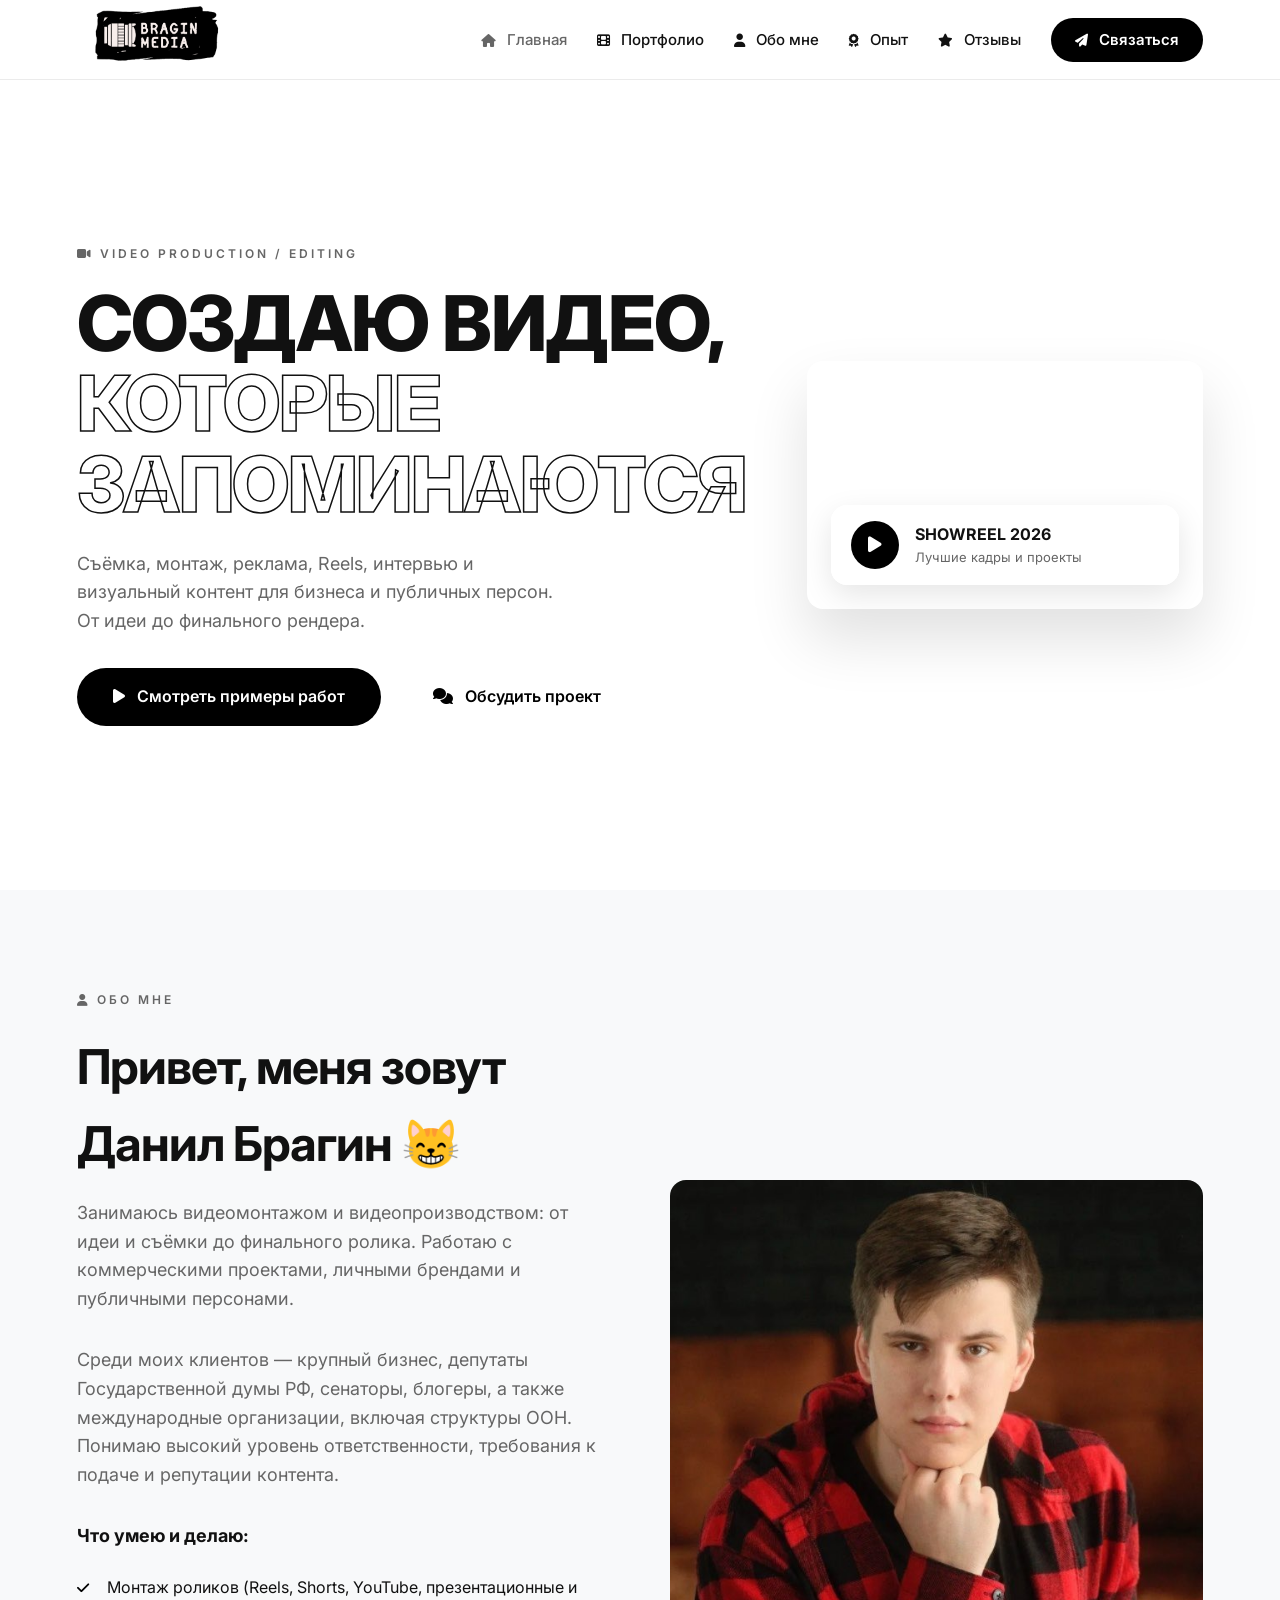
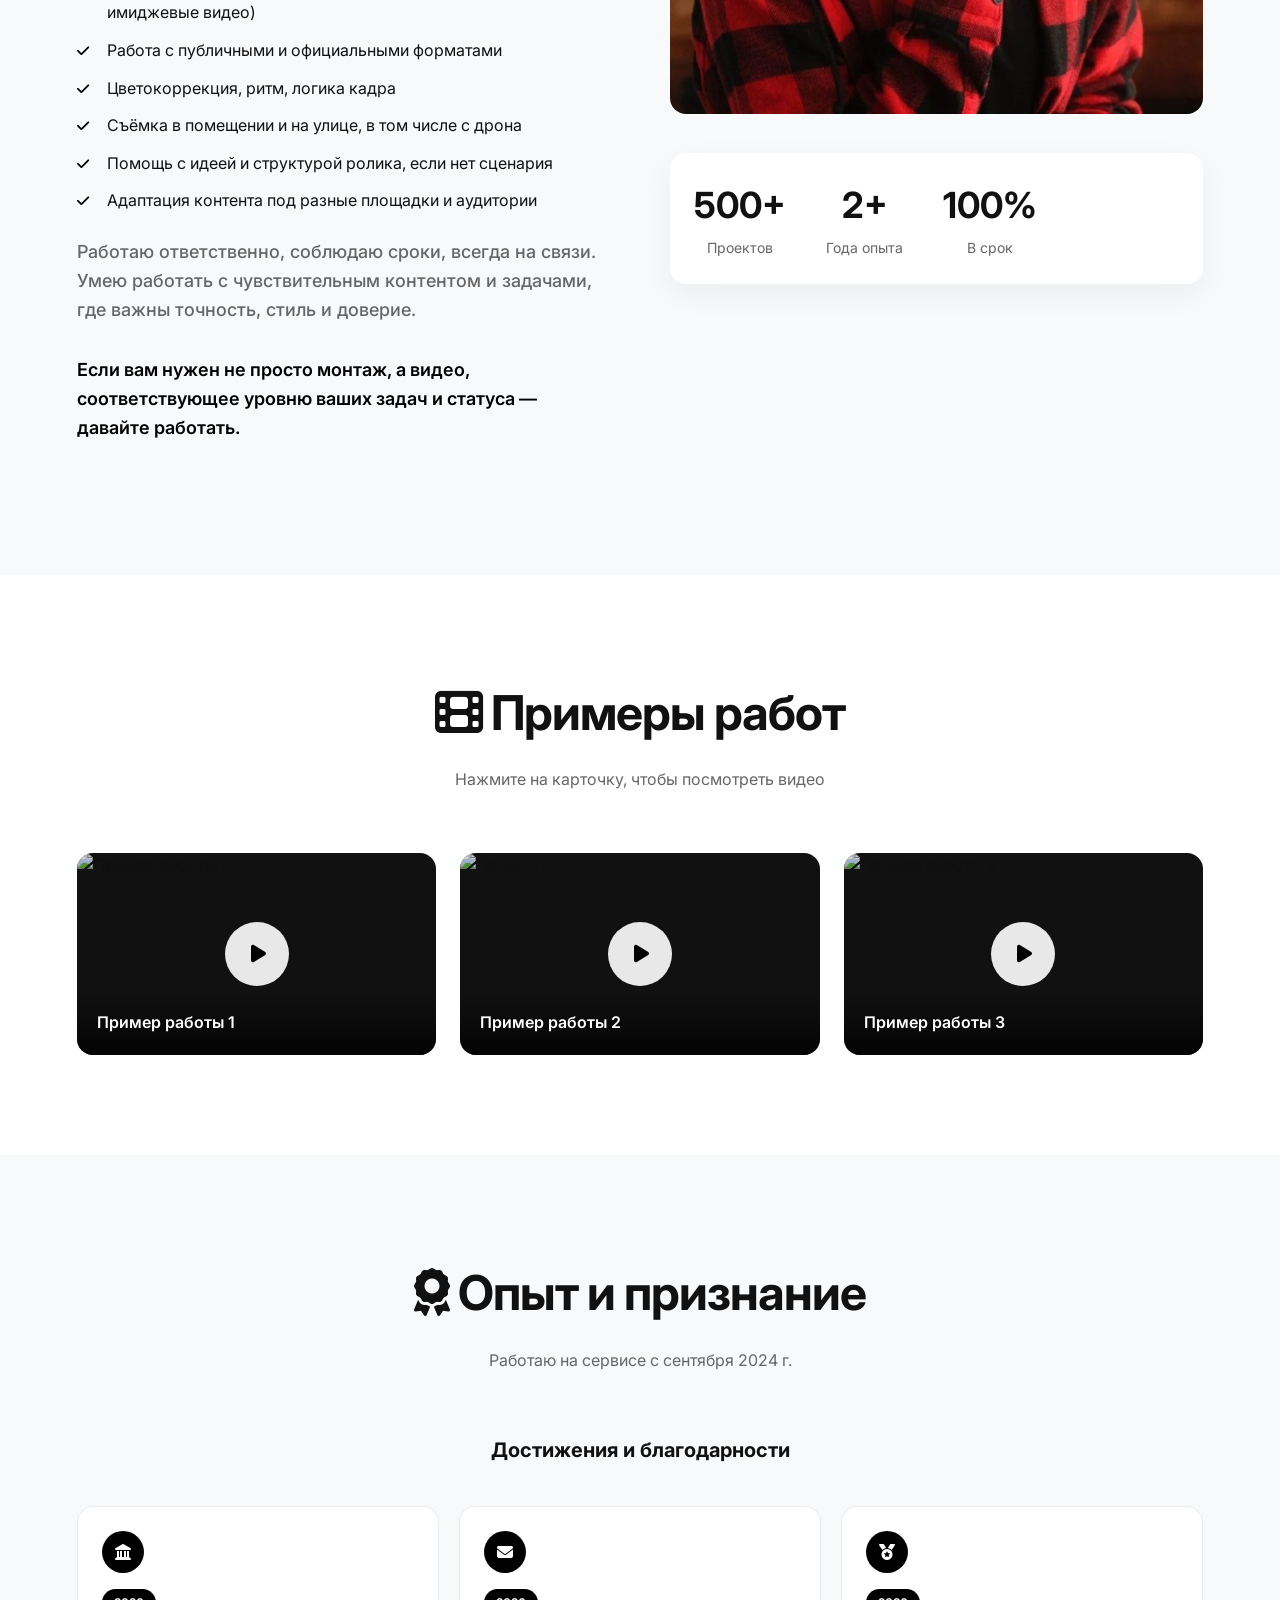
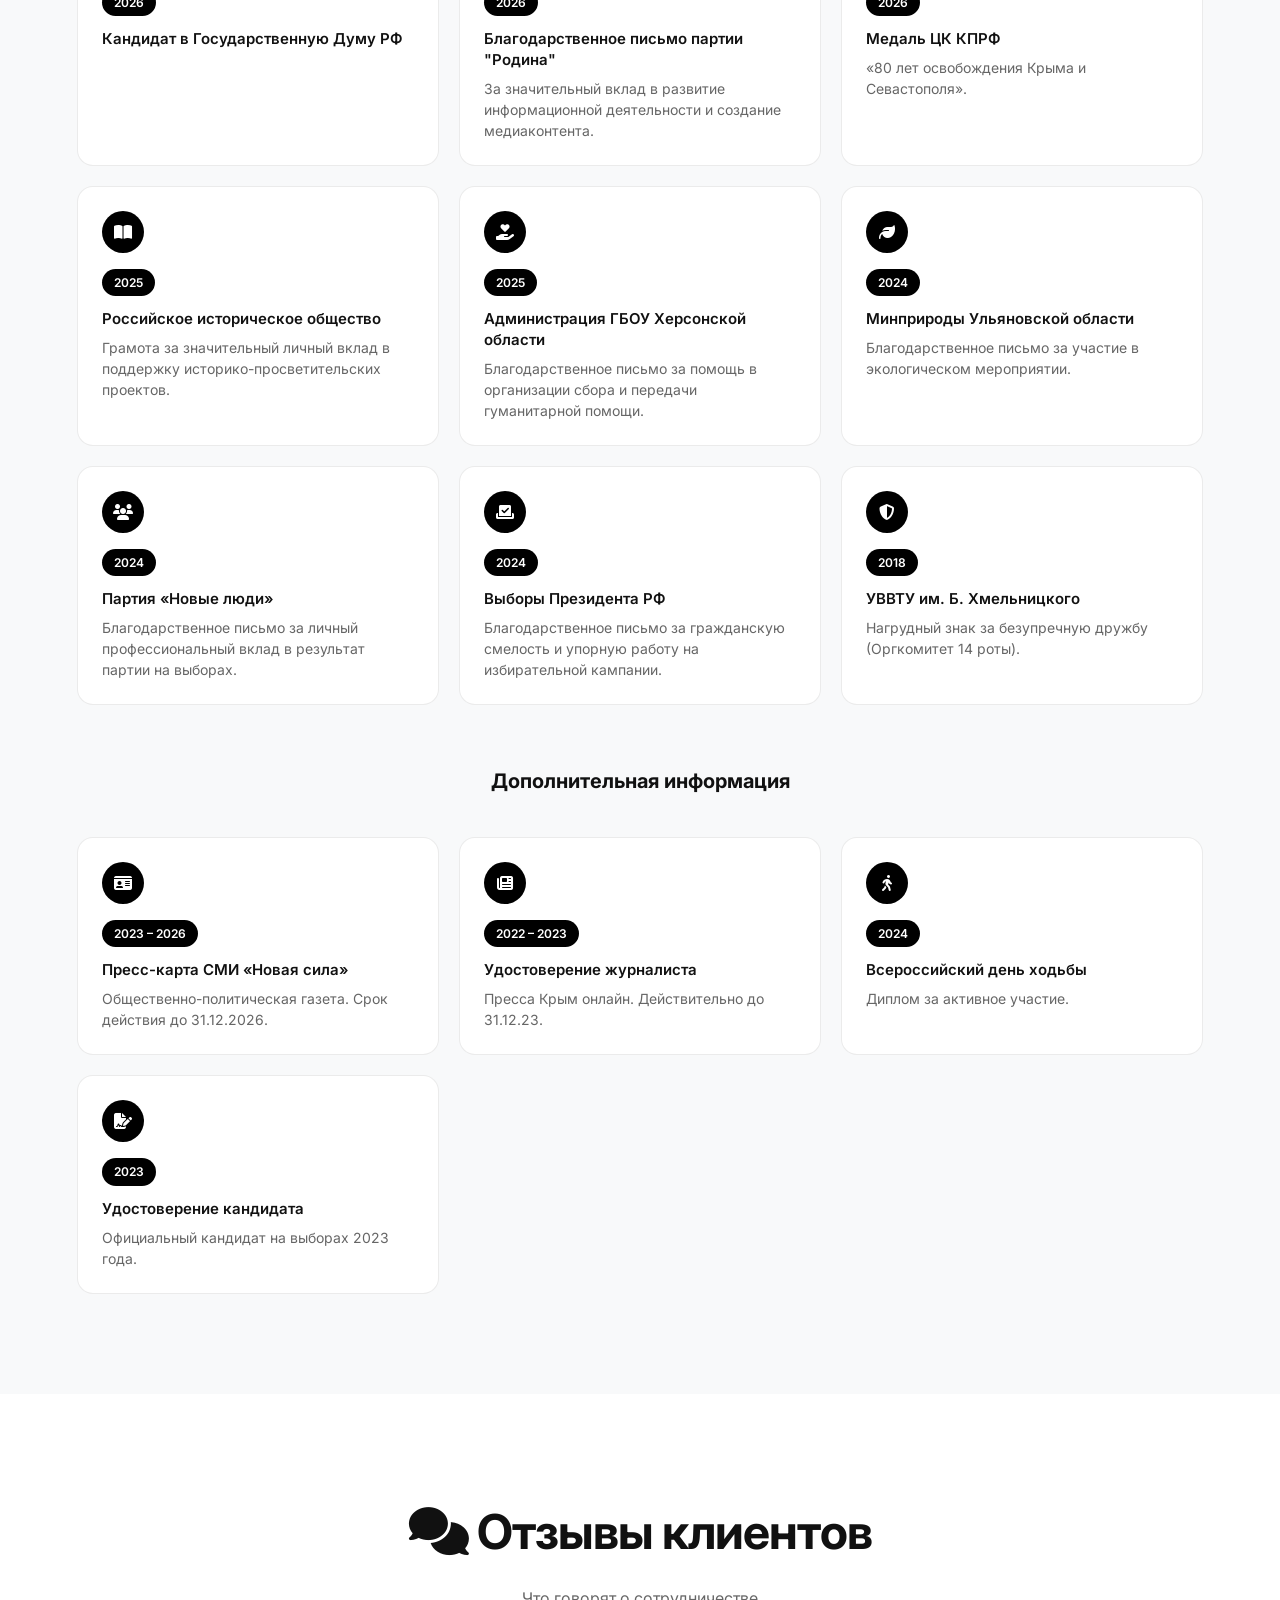
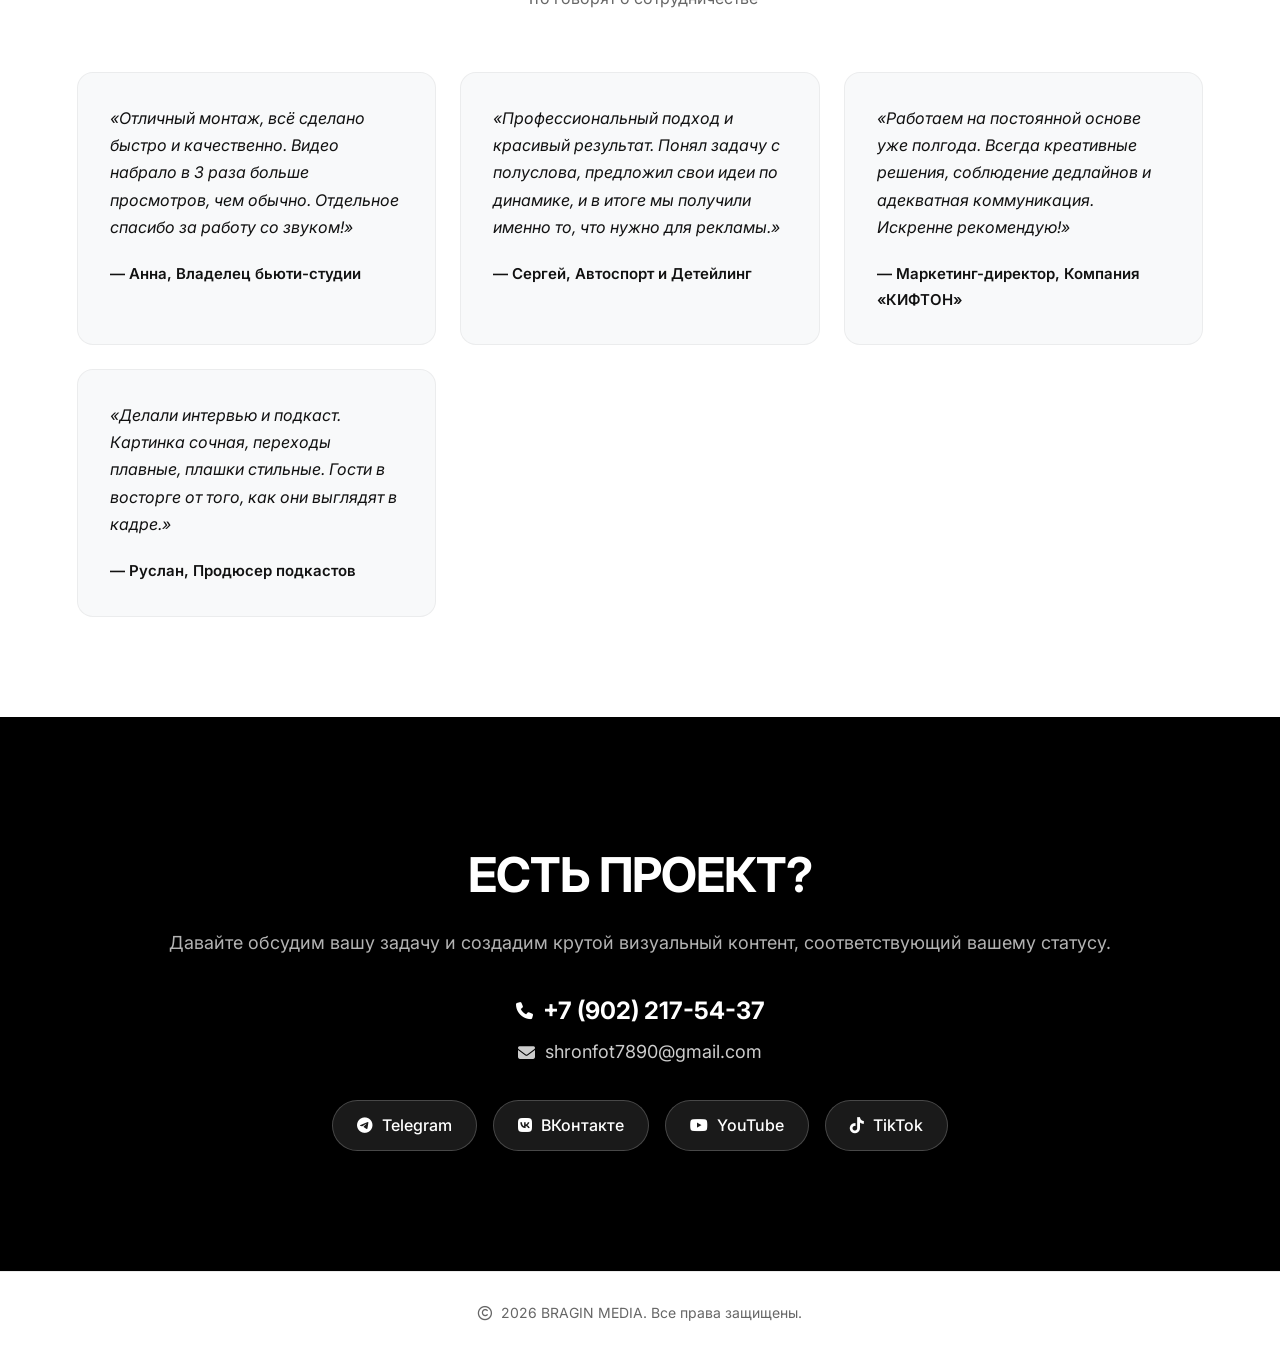
==== commit b85a3770: "update 1" ====
--- a/index.html
+++ b/index.html
@@ -3,11 +3,12 @@
 <head>
     <meta charset="UTF-8">
     <meta name="viewport" content="width=device-width, initial-scale=1.0">
+    <meta name="referrer" content="no-referrer">
+
     <title>Данил Брагин — Видеопродакшн и Монтаж</title>
 
     <link rel="stylesheet" href="style.css">
 
-    <!-- Font Awesome — иконки из интернета -->
     <link rel="stylesheet"
           href="https://cdnjs.cloudflare.com/ajax/libs/font-awesome/6.5.2/css/all.min.css">
 
@@ -17,293 +18,97 @@
           rel="stylesheet">
 
     <style>
-        /* =========================================================
-           ДОПОЛНИТЕЛЬНЫЕ СТИЛИ
-        ========================================================= */
-
-        .about-list {
-            list-style: none;
-            padding: 0;
-            margin: 24px 0;
-        }
-
+        .about-list { list-style: none; padding: 0; margin: 24px 0; }
         .about-list li {
-            position: relative;
-            padding-left: 30px;
-            margin-bottom: 12px;
-            font-size: 16px;
-            color: var(--text);
-            line-height: 1.6;
-        }
-
+            position: relative; padding-left: 30px; margin-bottom: 12px;
+            font-size: 16px; color: var(--text); line-height: 1.6;
+        }
         .about-list li::before {
-            content: "\f00c";
-            font-family: "Font Awesome 6 Free";
-            font-weight: 900;
-            position: absolute;
-            left: 0;
-            top: 2px;
-            color: var(--accent);
-            font-size: 14px;
-        }
-
-        /* =========================================================
-           ИКОНКИ
-        ========================================================= */
-
-        .icon {
-            display: inline-flex;
-            align-items: center;
-            justify-content: center;
-            color: currentColor;
-        }
-
-        .nav-icon {
-            margin-right: 7px;
-            font-size: 13px;
-        }
-
-        .button i {
-            margin-right: 8px;
-        }
-
-        /* =========================================================
-           ДОСТИЖЕНИЯ
-        ========================================================= */
+            content: "\f00c"; font-family: "Font Awesome 6 Free"; font-weight: 900;
+            position: absolute; left: 0; top: 2px; color: var(--accent); font-size: 14px;
+        }
+        .icon { display: inline-flex; align-items: center; justify-content: center; color: currentColor; }
+        .nav-icon { margin-right: 7px; font-size: 13px; }
+        .button i { margin-right: 8px; }
 
         .achievements-grid {
-            display: grid;
-            grid-template-columns: repeat(auto-fit, minmax(300px, 1fr));
-            gap: 20px;
-            margin-top: 40px;
-        }
-
+            display: grid; grid-template-columns: repeat(auto-fit, minmax(300px, 1fr));
+            gap: 20px; margin-top: 40px;
+        }
         .achievement-card {
-            background: var(--bg);
-            border: 1px solid rgba(0,0,0,0.08);
-            padding: 24px;
-            border-radius: var(--radius);
-            transition: var(--transition);
-        }
-
-        .achievement-card:hover {
-            transform: translateY(-4px);
-            box-shadow: 0 15px 30px rgba(0,0,0,0.06);
-        }
-
+            background: var(--bg); border: 1px solid rgba(0,0,0,0.08);
+            padding: 24px; border-radius: var(--radius); transition: var(--transition);
+        }
+        .achievement-card:hover { transform: translateY(-4px); box-shadow: 0 15px 30px rgba(0,0,0,0.06); }
         .achievement-icon {
-            width: 42px;
-            height: 42px;
-            border-radius: 50%;
-            background: #000;
-            color: #fff;
-            display: flex;
-            align-items: center;
-            justify-content: center;
-            margin-bottom: 16px;
-            font-size: 16px;
-        }
-
+            width: 42px; height: 42px; border-radius: 50%; background: #000; color: #fff;
+            display: flex; align-items: center; justify-content: center;
+            margin-bottom: 16px; font-size: 16px;
+        }
         .achievement-year {
-            display: inline-block;
-            background: var(--accent);
-            color: var(--accent-white);
-            padding: 4px 12px;
-            border-radius: var(--radius-pill);
-            font-size: 12px;
-            font-weight: 600;
-            margin-bottom: 12px;
-        }
-
-        .achievement-title {
-            font-weight: 600;
-            font-size: 15px;
-            margin-bottom: 8px;
-            line-height: 1.4;
-        }
-
-        .achievement-desc {
-            font-size: 14px;
-            color: var(--text-muted);
-            line-height: 1.5;
-        }
-
-        /* =========================================================
-           КОНТАКТЫ
-        ========================================================= */
+            display: inline-block; background: var(--accent); color: var(--accent-white);
+            padding: 4px 12px; border-radius: var(--radius-pill);
+            font-size: 12px; font-weight: 600; margin-bottom: 12px;
+        }
+        .achievement-title { font-weight: 600; font-size: 15px; margin-bottom: 8px; line-height: 1.4; }
+        .achievement-desc { font-size: 14px; color: var(--text-muted); line-height: 1.5; }
 
         .contact-links {
-            display: flex;
-            flex-wrap: wrap;
-            gap: 16px;
-            justify-content: center;
-            margin-top: 32px;
-        }
-
+            display: flex; flex-wrap: wrap; gap: 16px;
+            justify-content: center; margin-top: 32px;
+        }
         .contact-link {
-            display: inline-flex;
-            align-items: center;
-            gap: 9px;
-            background: rgba(255,255,255,0.1);
-            color: white;
-            padding: 12px 24px;
-            border-radius: var(--radius-pill);
-            text-decoration: none;
-            font-weight: 500;
-            transition: var(--transition);
-            border: 1px solid rgba(255,255,255,0.2);
-        }
-
-        .contact-link i {
-            font-size: 16px;
-        }
-
-        .contact-link:hover {
-            background: white;
-            color: var(--accent);
-        }
-
-        /* =========================================================
-           HERO VIDEO
-        ========================================================= */
+            display: inline-flex; align-items: center; gap: 9px;
+            background: rgba(255,255,255,0.1); color: white;
+            padding: 12px 24px; border-radius: var(--radius-pill);
+            text-decoration: none; font-weight: 500;
+            transition: var(--transition); border: 1px solid rgba(255,255,255,0.2);
+        }
+        .contact-link i { font-size: 16px; }
+        .contact-link:hover { background: white; color: var(--accent); }
 
         .featured-video-card {
-            position: relative;
-            aspect-ratio: 16/9;
-            border-radius: var(--radius);
-            overflow: hidden;
-            background: #111;
-            cursor: pointer;
-            transition: var(--transition);
-        }
-
-        .featured-video-card:hover {
-            transform: translateY(-5px);
-            box-shadow: 0 20px 40px rgba(0,0,0,0.15);
-        }
-
+            position: relative; aspect-ratio: 16/9; border-radius: var(--radius);
+            overflow: hidden; background: #111; cursor: pointer; transition: var(--transition);
+        }
+        .featured-video-card:hover { transform: translateY(-5px); box-shadow: 0 20px 40px rgba(0,0,0,0.15); }
         .featured-video-card img {
-            width: 100%;
-            height: 100%;
-            object-fit: cover;
-            opacity: 0.8;
-            transition: var(--transition);
-        }
-
-        .featured-video-card:hover img {
-            opacity: 0.6;
-            transform: scale(1.03);
-        }
-
+            width: 100%; height: 100%; object-fit: cover;
+            opacity: 0.8; transition: var(--transition);
+        }
+        .featured-video-card:hover img { opacity: 0.6; transform: scale(1.03); }
         .featured-play-btn {
-            position: absolute;
-            top: 50%;
-            left: 50%;
-            transform: translate(-50%, -50%);
-            width: 64px;
-            height: 64px;
-            background: rgba(255,255,255,0.9);
-            border-radius: 50%;
-            display: flex;
-            align-items: center;
-            justify-content: center;
-            font-size: 20px;
-            color: #000;
-            transition: var(--transition);
-        }
-
-        .featured-play-btn i {
-            margin-left: 3px;
-        }
-
+            position: absolute; top: 50%; left: 50%; transform: translate(-50%, -50%);
+            width: 64px; height: 64px; background: rgba(255,255,255,0.9);
+            border-radius: 50%; display: flex; align-items: center; justify-content: center;
+            font-size: 20px; color: #000; transition: var(--transition);
+        }
+        .featured-play-btn i { margin-left: 3px; }
         .featured-video-card:hover .featured-play-btn {
-            transform: translate(-50%, -50%) scale(1.1);
-            background: #fff;
-        }
-
+            transform: translate(-50%, -50%) scale(1.1); background: #fff;
+        }
         .featured-video-title {
-            position: absolute;
-            bottom: 0;
-            left: 0;
-            right: 0;
-            padding: 20px;
+            position: absolute; bottom: 0; left: 0; right: 0; padding: 20px;
             background: linear-gradient(to top, rgba(0,0,0,0.8), transparent);
-            color: white;
-            font-weight: 600;
-            font-size: 16px;
-        }
-
-        /* =========================================================
-           ОТЗЫВЫ
-        ========================================================= */
-
-        .review-rating {
-            display: flex;
-            gap: 4px;
-            margin-bottom: 16px;
-            color: #000;
-            font-size: 15px;
-        }
-
-        .review-rating i {
-            display: inline-block;
-        }
-
-        .review-card {
-            position: relative;
-        }
-
-        /* =========================================================
-           СТАТИСТИКА
-        ========================================================= */
-
-        .stat-item {
-            text-align: center;
-        }
-
-        .stat-item b {
-            display: block;
-        }
-
-        /* =========================================================
-           ТЕЛЕФОН / EMAIL
-        ========================================================= */
-
-        .contact-main-link {
-            display: inline-flex;
-            align-items: center;
-            gap: 10px;
-        }
-
-        .contact-main-link i {
-            font-size: 17px;
-        }
-
-        /* =========================================================
-           FOOTER
-        ========================================================= */
-
-        footer i {
-            margin-right: 5px;
-        }
-
-        /* =========================================================
-           АДАПТИВ
-        ========================================================= */
+            color: white; font-weight: 600; font-size: 16px;
+        }
+
+        .review-rating { display: flex; gap: 4px; margin-bottom: 16px; color: #000; font-size: 15px; }
+        .review-rating i { display: inline-block; }
+        .review-card { position: relative; }
+
+        .stat-item { text-align: center; }
+        .stat-item b { display: block; }
+
+        .contact-main-link { display: inline-flex; align-items: center; gap: 10px; }
+        .contact-main-link i { font-size: 17px; }
+
+        footer i { margin-right: 5px; }
 
         @media (max-width: 768px) {
-            .contact-links {
-                flex-direction: column;
-                align-items: stretch;
-            }
-
-            .contact-link {
-                justify-content: center;
-            }
-
-            .review-rating {
-                margin-bottom: 13px;
-            }
+            .contact-links { flex-direction: column; align-items: stretch; }
+            .contact-link { justify-content: center; }
+            .review-rating { margin-bottom: 13px; }
         }
     </style>
 </head>
@@ -316,64 +121,38 @@
         <img src="logo.png" height="160" width="160" alt="BRAGIN MEDIA">
     </div>
 
-    <!-- Переключатель меню -->
-    <input
-        type="checkbox"
-        id="mobile-menu-toggle"
-        class="mobile-menu-checkbox">
-
-    <label
-        for="mobile-menu-toggle"
-        class="mobile-menu-button"
-        aria-label="Открыть меню">
-
+    <input type="checkbox" id="mobile-menu-toggle" class="mobile-menu-checkbox">
+
+    <label for="mobile-menu-toggle" class="mobile-menu-button" aria-label="Открыть меню">
         <span></span>
         <span></span>
         <span></span>
-
     </label>
 
     <nav id="main-nav">
-
         <a href="index.html" class="active">
-            <i class="fa-solid fa-house nav-icon"></i>
-            Главная
+            <i class="fa-solid fa-house nav-icon"></i> Главная
         </a>
-
         <a href="portfolio.html">
-            <i class="fa-solid fa-film nav-icon"></i>
-            Портфолио
+            <i class="fa-solid fa-film nav-icon"></i> Портфолио
         </a>
-
         <a href="#about">
-            <i class="fa-solid fa-user nav-icon"></i>
-            Обо мне
+            <i class="fa-solid fa-user nav-icon"></i> Обо мне
         </a>
-
         <a href="#achievements">
-            <i class="fa-solid fa-award nav-icon"></i>
-            Опыт
+            <i class="fa-solid fa-award nav-icon"></i> Опыт
         </a>
-
         <a href="#reviews">
-            <i class="fa-solid fa-star nav-icon"></i>
-            Отзывы
+            <i class="fa-solid fa-star nav-icon"></i> Отзывы
         </a>
-
         <a href="#contact" class="button-nav">
-            <i class="fa-solid fa-paper-plane nav-icon"></i>
-            Связаться
+            <i class="fa-solid fa-paper-plane nav-icon"></i> Связаться
         </a>
-
     </nav>
 
 </header>
 
 <main>
-
-    <!-- =========================================================
-         HERO SECTION
-    ========================================================== -->
 
     <section class="hero">
 
@@ -399,9 +178,7 @@
                 Смотреть примеры работ
             </a>
 
-            <a href="#contact"
-               class="button button-white"
-               style="margin-left: 12px;">
+            <a href="#contact" class="button button-white" style="margin-left: 12px;">
                 <i class="fa-solid fa-comments"></i>
                 Обсудить проект
             </a>
@@ -410,13 +187,14 @@
 
         <div class="hero-video-wrapper reveal">
 
-            <!-- Главное шоурил-видео -->
             <video
                 class="showreel-video"
                 autoplay
                 muted
                 loop
                 playsinline
+                referrerpolicy="no-referrer"
+                crossorigin="anonymous"
                 poster="https://images.unsplash.com/photo-1574717024653-61fd2cf4d44d?w=800&q=80">
 
                 <source
@@ -427,21 +205,13 @@
 
             <div class="video-card-overlay">
                 <div class="video-card">
-
                     <div class="card-icon">
                         <i class="fa-solid fa-play"></i>
                     </div>
-
                     <div>
-                        <div class="card-title">
-                            SHOWREEL 2026
-                        </div>
-
-                        <div class="card-subtitle">
-                            Лучшие кадры и проекты
-                        </div>
+                        <div class="card-title">SHOWREEL 2026</div>
+                        <div class="card-subtitle">Лучшие кадры и проекты</div>
                     </div>
-
                 </div>
             </div>
 
@@ -449,10 +219,6 @@
 
     </section>
 
-    <!-- =========================================================
-         ABOUT SECTION
-    ========================================================== -->
-
     <section id="about" class="section bg-light">
 
         <div class="about-grid">
@@ -460,13 +226,10 @@
             <div class="about-text reveal">
 
                 <div class="tag">
-                    <i class="fa-solid fa-user"></i>
-                    ОБО МНЕ
-                </div>
-
-                <h2>
-                    Привет, меня зовут Данил Брагин 😸
-                </h2>
+                    <i class="fa-solid fa-user"></i> ОБО МНЕ
+                </div>
+
+                <h2>Привет, меня зовут Данил Брагин 😸</h2>
 
                 <p>
                     Занимаюсь видеомонтажом и видеопроизводством:
@@ -488,33 +251,12 @@
                 </h3>
 
                 <ul class="about-list">
-
-                    <li>
-                        Монтаж роликов (Reels, Shorts, YouTube,
-                        презентационные и имиджевые видео)
-                    </li>
-
-                    <li>
-                        Работа с публичными и официальными форматами
-                    </li>
-
-                    <li>
-                        Цветокоррекция, ритм, логика кадра
-                    </li>
-
-                    <li>
-                        Съёмка в помещении и на улице, в том числе с дрона
-                    </li>
-
-                    <li>
-                        Помощь с идеей и структурой ролика,
-                        если нет сценария
-                    </li>
-
-                    <li>
-                        Адаптация контента под разные площадки и аудитории
-                    </li>
-
+                    <li>Монтаж роликов (Reels, Shorts, YouTube, презентационные и имиджевые видео)</li>
+                    <li>Работа с публичными и официальными форматами</li>
+                    <li>Цветокоррекция, ритм, логика кадра</li>
+                    <li>Съёмка в помещении и на улице, в том числе с дрона</li>
+                    <li>Помощь с идеей и структурой ролика, если нет сценария</li>
+                    <li>Адаптация контента под разные площадки и аудитории</li>
                 </ul>
 
                 <p style="margin-top: 24px; font-weight: 500;">
@@ -523,53 +265,30 @@
                     где важны точность, стиль и доверие.
                 </p>
 
-                <p
-                    style="
-                        margin-top: 16px;
-                        font-size: 18px;
-                        font-weight: 600;
-                        color: var(--accent);
-                    ">
-
+                <p style="margin-top: 16px; font-size: 18px; font-weight: 600; color: var(--accent);">
                     Если вам нужен не просто монтаж,
                     а видео, соответствующее уровню ваших задач и статуса —
                     давайте работать.
-
                 </p>
 
             </div>
 
             <div class="about-image reveal">
 
-                <img
-                    src="photo.jpeg"
-                    alt="Данил Брагин">
-
-                <div
-                    class="stats"
-                    style="
-                        margin-top: 32px;
-                        background: white;
-                        padding: 24px;
-                        border-radius: var(--radius);
-                        box-shadow: 0 10px 30px rgba(0,0,0,0.05);
-                    ">
-
+                <img src="photo.jpeg" alt="Данил Брагин">
+
+                <div class="stats"
+                     style="margin-top: 32px; background: white; padding: 24px;
+                            border-radius: var(--radius); box-shadow: 0 10px 30px rgba(0,0,0,0.05);">
                     <div class="stat-item">
-                        <b>500+</b>
-                        <span>Проектов</span>
+                        <b>500+</b><span>Проектов</span>
                     </div>
-
                     <div class="stat-item">
-                        <b>2+</b>
-                        <span>Года опыта</span>
+                        <b>2+</b><span>Года опыта</span>
                     </div>
-
                     <div class="stat-item">
-                        <b>100%</b>
-                        <span>В срок</span>
+                        <b>100%</b><span>В срок</span>
                     </div>
-
                 </div>
 
             </div>
@@ -578,486 +297,226 @@
 
     </section>
 
-    <!-- =========================================================
-         FEATURED VIDEOS
-    ========================================================== -->
-
     <section id="featured" class="section">
 
         <div class="section-header reveal">
-
-            <h2>
-                <i class="fa-solid fa-film"></i>
-                Примеры работ
-            </h2>
-
-            <p style="color: var(--text-muted);">
-                Нажмите на карточку, чтобы посмотреть видео
-            </p>
-
-        </div>
-
-        <div
-            class="reviews-grid"
-            id="featured-videos-container">
-
-            <!-- Карточки будут добавлены через JavaScript -->
-
-        </div>
+            <h2><i class="fa-solid fa-film"></i> Примеры работ</h2>
+            <p style="color: var(--text-muted);">Нажмите на карточку, чтобы посмотреть видео</p>
+        </div>
+
+        <div class="reviews-grid" id="featured-videos-container"></div>
 
     </section>
 
-    <!-- =========================================================
-         ACHIEVEMENTS
-    ========================================================== -->
-
     <section id="achievements" class="section bg-light">
 
         <div class="section-header reveal">
-
-            <h2>
-                <i class="fa-solid fa-award"></i>
-                Опыт и признание
-            </h2>
-
-            <p style="color: var(--text-muted);">
-                Работаю на сервисе с сентября 2024 г.
-            </p>
-
-        </div>
-
-        <h3
-            style="
-                text-align: center;
-                margin-bottom: 24px;
-                font-size: 20px;
-            ">
-
+            <h2><i class="fa-solid fa-award"></i> Опыт и признание</h2>
+            <p style="color: var(--text-muted);">Работаю на сервисе с сентября 2024 г.</p>
+        </div>
+
+        <h3 style="text-align: center; margin-bottom: 24px; font-size: 20px;">
             Достижения и благодарности
-
         </h3>
 
         <div class="achievements-grid reveal">
 
             <div class="achievement-card">
-
-                <div class="achievement-icon">
-                    <i class="fa-solid fa-landmark"></i>
-                </div>
-
+                <div class="achievement-icon"><i class="fa-solid fa-landmark"></i></div>
                 <span class="achievement-year">2026</span>
-
-                <div class="achievement-title">
-                    Кандидат в Государственную Думу РФ
-                </div>
-
-            </div>
-
-            <div class="achievement-card">
-
-                <div class="achievement-icon">
-                    <i class="fa-solid fa-envelope"></i>
-                </div>
-
+                <div class="achievement-title">Кандидат в Государственную Думу РФ</div>
+            </div>
+
+            <div class="achievement-card">
+                <div class="achievement-icon"><i class="fa-solid fa-envelope"></i></div>
                 <span class="achievement-year">2026</span>
-
-                <div class="achievement-title">
-                    Благодарственное письмо партии "Родина"
-                </div>
-
+                <div class="achievement-title">Благодарственное письмо партии "Родина"</div>
                 <div class="achievement-desc">
                     За значительный вклад в развитие информационной
                     деятельности и создание медиаконтента.
                 </div>
-
-            </div>
-
-            <div class="achievement-card">
-
-                <div class="achievement-icon">
-                    <i class="fa-solid fa-medal"></i>
-                </div>
-
+            </div>
+
+            <div class="achievement-card">
+                <div class="achievement-icon"><i class="fa-solid fa-medal"></i></div>
                 <span class="achievement-year">2026</span>
-
-                <div class="achievement-title">
-                    Медаль ЦК КПРФ
-                </div>
-
-                <div class="achievement-desc">
-                    «80 лет освобождения Крыма и Севастополя».
-                </div>
-
-            </div>
-
-            <div class="achievement-card">
-
-                <div class="achievement-icon">
-                    <i class="fa-solid fa-book-open"></i>
-                </div>
-
+                <div class="achievement-title">Медаль ЦК КПРФ</div>
+                <div class="achievement-desc">«80 лет освобождения Крыма и Севастополя».</div>
+            </div>
+
+            <div class="achievement-card">
+                <div class="achievement-icon"><i class="fa-solid fa-book-open"></i></div>
                 <span class="achievement-year">2025</span>
-
-                <div class="achievement-title">
-                    Российское историческое общество
-                </div>
-
+                <div class="achievement-title">Российское историческое общество</div>
                 <div class="achievement-desc">
                     Грамота за значительный личный вклад
                     в поддержку историко-просветительских проектов.
                 </div>
-
-            </div>
-
-            <div class="achievement-card">
-
-                <div class="achievement-icon">
-                    <i class="fa-solid fa-hand-holding-heart"></i>
-                </div>
-
+            </div>
+
+            <div class="achievement-card">
+                <div class="achievement-icon"><i class="fa-solid fa-hand-holding-heart"></i></div>
                 <span class="achievement-year">2025</span>
-
-                <div class="achievement-title">
-                    Администрация ГБОУ Херсонской области
-                </div>
-
+                <div class="achievement-title">Администрация ГБОУ Херсонской области</div>
                 <div class="achievement-desc">
                     Благодарственное письмо за помощь в организации
                     сбора и передачи гуманитарной помощи.
                 </div>
-
-            </div>
-
-            <div class="achievement-card">
-
-                <div class="achievement-icon">
-                    <i class="fa-solid fa-leaf"></i>
-                </div>
-
+            </div>
+
+            <div class="achievement-card">
+                <div class="achievement-icon"><i class="fa-solid fa-leaf"></i></div>
                 <span class="achievement-year">2024</span>
-
-                <div class="achievement-title">
-                    Минприроды Ульяновской области
-                </div>
-
+                <div class="achievement-title">Минприроды Ульяновской области</div>
                 <div class="achievement-desc">
                     Благодарственное письмо за участие
                     в экологическом мероприятии.
                 </div>
-
-            </div>
-
-            <div class="achievement-card">
-
-                <div class="achievement-icon">
-                    <i class="fa-solid fa-users"></i>
-                </div>
-
+            </div>
+
+            <div class="achievement-card">
+                <div class="achievement-icon"><i class="fa-solid fa-users"></i></div>
                 <span class="achievement-year">2024</span>
-
-                <div class="achievement-title">
-                    Партия «Новые люди»
-                </div>
-
+                <div class="achievement-title">Партия «Новые люди»</div>
                 <div class="achievement-desc">
                     Благодарственное письмо за личный профессиональный
                     вклад в результат партии на выборах.
                 </div>
-
-            </div>
-
-            <div class="achievement-card">
-
-                <div class="achievement-icon">
-                    <i class="fa-solid fa-check-to-slot"></i>
-                </div>
-
+            </div>
+
+            <div class="achievement-card">
+                <div class="achievement-icon"><i class="fa-solid fa-check-to-slot"></i></div>
                 <span class="achievement-year">2024</span>
-
-                <div class="achievement-title">
-                    Выборы Президента РФ
-                </div>
-
+                <div class="achievement-title">Выборы Президента РФ</div>
                 <div class="achievement-desc">
                     Благодарственное письмо за гражданскую смелость
                     и упорную работу на избирательной кампании.
                 </div>
-
-            </div>
-
-            <div class="achievement-card">
-
-                <div class="achievement-icon">
-                    <i class="fa-solid fa-shield-halved"></i>
-                </div>
-
+            </div>
+
+            <div class="achievement-card">
+                <div class="achievement-icon"><i class="fa-solid fa-shield-halved"></i></div>
                 <span class="achievement-year">2018</span>
-
-                <div class="achievement-title">
-                    УВВТУ им. Б. Хмельницкого
-                </div>
-
+                <div class="achievement-title">УВВТУ им. Б. Хмельницкого</div>
                 <div class="achievement-desc">
                     Нагрудный знак за безупречную дружбу
                     (Оргкомитет 14 роты).
                 </div>
-
-            </div>
-
-        </div>
-
-        <h3
-            style="
-                text-align: center;
-                margin: 60px 0 24px;
-                font-size: 20px;
-            ">
-
+            </div>
+
+        </div>
+
+        <h3 style="text-align: center; margin: 60px 0 24px; font-size: 20px;">
             Дополнительная информация
-
         </h3>
 
         <div class="achievements-grid reveal">
 
             <div class="achievement-card">
-
-                <div class="achievement-icon">
-                    <i class="fa-solid fa-id-card"></i>
-                </div>
-
-                <span class="achievement-year">
-                    2023 – 2026
-                </span>
-
-                <div class="achievement-title">
-                    Пресс-карта СМИ «Новая сила»
-                </div>
-
+                <div class="achievement-icon"><i class="fa-solid fa-id-card"></i></div>
+                <span class="achievement-year">2023 – 2026</span>
+                <div class="achievement-title">Пресс-карта СМИ «Новая сила»</div>
                 <div class="achievement-desc">
                     Общественно-политическая газета.
                     Срок действия до 31.12.2026.
                 </div>
-
-            </div>
-
-            <div class="achievement-card">
-
-                <div class="achievement-icon">
-                    <i class="fa-solid fa-newspaper"></i>
-                </div>
-
-                <span class="achievement-year">
-                    2022 – 2023
-                </span>
-
-                <div class="achievement-title">
-                    Удостоверение журналиста
-                </div>
-
-                <div class="achievement-desc">
-                    Пресса Крым онлайн.
-                    Действительно до 31.12.23.
-                </div>
-
-            </div>
-
-            <div class="achievement-card">
-
-                <div class="achievement-icon">
-                    <i class="fa-solid fa-person-walking"></i>
-                </div>
-
-                <span class="achievement-year">
-                    2024
-                </span>
-
-                <div class="achievement-title">
-                    Всероссийский день ходьбы
-                </div>
-
-                <div class="achievement-desc">
-                    Диплом за активное участие.
-                </div>
-
-            </div>
-
-            <div class="achievement-card">
-
-                <div class="achievement-icon">
-                    <i class="fa-solid fa-file-signature"></i>
-                </div>
-
-                <span class="achievement-year">
-                    2023
-                </span>
-
-                <div class="achievement-title">
-                    Удостоверение кандидата
-                </div>
-
-                <div class="achievement-desc">
-                    Официальный кандидат на выборах 2023 года.
-                </div>
-
+            </div>
+
+            <div class="achievement-card">
+                <div class="achievement-icon"><i class="fa-solid fa-newspaper"></i></div>
+                <span class="achievement-year">2022 – 2023</span>
+                <div class="achievement-title">Удостоверение журналиста</div>
+                <div class="achievement-desc">Пресса Крым онлайн. Действительно до 31.12.23.</div>
+            </div>
+
+            <div class="achievement-card">
+                <div class="achievement-icon"><i class="fa-solid fa-person-walking"></i></div>
+                <span class="achievement-year">2024</span>
+                <div class="achievement-title">Всероссийский день ходьбы</div>
+                <div class="achievement-desc">Диплом за активное участие.</div>
+            </div>
+
+            <div class="achievement-card">
+                <div class="achievement-icon"><i class="fa-solid fa-file-signature"></i></div>
+                <span class="achievement-year">2023</span>
+                <div class="achievement-title">Удостоверение кандидата</div>
+                <div class="achievement-desc">Официальный кандидат на выборах 2023 года.</div>
             </div>
 
         </div>
 
     </section>
 
-    <!-- =========================================================
-         REVIEWS
-    ========================================================== -->
-
     <section id="reviews" class="section">
 
         <div class="section-header reveal">
-
-            <h2>
-                <i class="fa-solid fa-comments"></i>
-                Отзывы клиентов
-            </h2>
-
-            <p style="color: var(--text-muted);">
-                Что говорят о сотрудничестве
-            </p>
-
+            <h2><i class="fa-solid fa-comments"></i> Отзывы клиентов</h2>
+            <p style="color: var(--text-muted);">Что говорят о сотрудничестве</p>
         </div>
 
         <div class="reviews-grid reveal">
-                <div class="review-card">
-                    <p>«Отличный монтаж, всё сделано быстро и качественно. Видео набрало в 3 раза больше просмотров, чем обычно. Отдельное спасибо за работу со звуком!»</p>
-                    <b>— Анна, Владелец бьюти-студии</b>
-                </div>
-                <div class="review-card">
-                    <p>«Профессиональный подход и красивый результат. Понял задачу с полуслова, предложил свои идеи по динамике, и в итоге мы получили именно то, что нужно для рекламы.»</p>
-                    <b>— Сергей, Автоспорт и Детейлинг</b>
-                </div>
-                <div class="review-card">
-                    <p>«Работаем на постоянной основе уже полгода. Всегда креативные решения, соблюдение дедлайнов и адекватная коммуникация. Искренне рекомендую!»</p>
-                    <b>— Маркетинг-директор, Компания «КИФТОН»</b>
-                </div>
-                <div class="review-card">
-                    <p>«Делали интервью и подкаст. Картинка сочная, переходы плавные, плашки стильные. Гости в восторге от того, как они выглядят в кадре.»</p>
-                    <b>— Руслан, Продюсер подкастов</b>
-                </div>
-                <div class="review-card">
-                    <p>«123321»</p>
-                    <b>— 3213123</b>
-                </div>
-
-				
-
-
+            <div class="review-card">
+                <p>«Отличный монтаж, всё сделано быстро и качественно. Видео набрало в 3 раза больше просмотров, чем обычно. Отдельное спасибо за работу со звуком!»</p>
+                <b>— Анна, Владелец бьюти-студии</b>
+            </div>
+            <div class="review-card">
+                <p>«Профессиональный подход и красивый результат. Понял задачу с полуслова, предложил свои идеи по динамике, и в итоге мы получили именно то, что нужно для рекламы.»</p>
+                <b>— Сергей, Автоспорт и Детейлинг</b>
+            </div>
+            <div class="review-card">
+                <p>«Работаем на постоянной основе уже полгода. Всегда креативные решения, соблюдение дедлайнов и адекватная коммуникация. Искренне рекомендую!»</p>
+                <b>— Маркетинг-директор, Компания «КИФТОН»</b>
+            </div>
+            <div class="review-card">
+                <p>«Делали интервью и подкаст. Картинка сочная, переходы плавные, плашки стильные. Гости в восторге от того, как они выглядят в кадре.»</p>
+                <b>— Руслан, Продюсер подкастов</b>
+            </div>
         </div>
 
     </section>
 
-    <!-- =========================================================
-         CONTACT
-    ========================================================== -->
-
     <section id="contact" class="contact">
 
         <div class="reveal">
 
-            <h2>
-                ЕСТЬ ПРОЕКТ?
-            </h2>
+            <h2>ЕСТЬ ПРОЕКТ?</h2>
 
             <p>
                 Давайте обсудим вашу задачу и создадим крутой визуальный
                 контент, соответствующий вашему статусу.
             </p>
 
-            <div
-                style="
-                    font-size: 24px;
-                    font-weight: 700;
-                    margin-bottom: 8px;
-                ">
-
-                <a
-                    href="tel:+79022175437"
-                    style="
-                        color: white;
-                        text-decoration: none;
-                    "
-                    class="contact-main-link">
-
+            <div style="font-size: 24px; font-weight: 700; margin-bottom: 8px;">
+                <a href="tel:+79022175437"
+                   style="color: white; text-decoration: none;"
+                   class="contact-main-link">
                     <i class="fa-solid fa-phone"></i>
-
                     +7 (902) 217-54-37
-
                 </a>
-
-            </div>
-
-            <div
-                style="
-                    font-size: 18px;
-                    margin-bottom: 32px;
-                    opacity: 0.8;
-                ">
-
-                <a
-                    href="mailto:shronfot7890@gmail.com"
-                    style="
-                        color: white;
-                        text-decoration: none;
-                    "
-                    class="contact-main-link">
-
+            </div>
+
+            <div style="font-size: 18px; margin-bottom: 32px; opacity: 0.8;">
+                <a href="mailto:shronfot7890@gmail.com"
+                   style="color: white; text-decoration: none;"
+                   class="contact-main-link">
                     <i class="fa-solid fa-envelope"></i>
-
                     shronfot7890@gmail.com
-
                 </a>
-
             </div>
 
             <div class="contact-links">
-
-                <a
-                    href="https://t.me/braginmedia"
-                    target="_blank"
-                    class="contact-link">
-
-                    <i class="fa-brands fa-telegram"></i>
-                    Telegram
-
+                <a href="https://t.me/braginmedia" target="_blank" class="contact-link">
+                    <i class="fa-brands fa-telegram"></i> Telegram
                 </a>
-
-                <a
-                    href="https://vk.ru/danil73bragin"
-                    target="_blank"
-                    class="contact-link">
-
-                    <i class="fa-brands fa-vk"></i>
-                    ВКонтакте
-
+                <a href="https://vk.ru/danil73bragin" target="_blank" class="contact-link">
+                    <i class="fa-brands fa-vk"></i> ВКонтакте
                 </a>
-
-                <a
-                    href="https://youtube.com/@bragin_daniil?si=sZ2F5BoXGbqYx1-6"
-                    target="_blank"
-                    class="contact-link">
-
-                    <i class="fa-brands fa-youtube"></i>
-                    YouTube
-
+                <a href="https://youtube.com/@bragin_daniil?si=sZ2F5BoXGbqYx1-6" target="_blank" class="contact-link">
+                    <i class="fa-brands fa-youtube"></i> YouTube
                 </a>
-
-                <a
-                    href="https://www.tiktok.com/@bragin_daniil?_r=1&_t=ZN-9AFJJVIjexK"
-                    target="_blank"
-                    class="contact-link">
-
-                    <i class="fa-brands fa-tiktok"></i>
-                    TikTok
-
+                <a href="https://www.tiktok.com/@bragin_daniil?_r=1&_t=ZN-9AFJJVIjexK" target="_blank" class="contact-link">
+                    <i class="fa-brands fa-tiktok"></i> TikTok
                 </a>
-
             </div>
 
         </div>
@@ -1065,421 +524,235 @@
     </section>
 
 </main>
-
-<!-- =========================================================
-     FOOTER
-========================================================= -->
 
 <footer>
     <i class="fa-regular fa-copyright"></i>
     2026 BRAGIN MEDIA. Все права защищены.
 </footer>
 
-<!-- =========================================================
-     MODAL
-========================================================= -->
-
 <div id="media-modal" class="modal">
-
     <div class="modal-content">
-
-        <span class="modal-close">
-            &times;
-        </span>
-
+        <span class="modal-close">&times;</span>
         <div id="modal-body"></div>
-
     </div>
-
 </div>
 
-<!-- =========================================================
-     JAVASCRIPT
-========================================================= -->
-
 <script>
+
+    /* =========================================================
+       ЗАЩИЩЁННЫЙ FETCH С FALLBACK НА CORS-ПРОКСИ
+    ========================================================= */
+
+    const CORS_PROXY = "https://corsproxy.io/?";
+
+    async function fetchYandex(url) {
+
+        // 1. Прямой запрос (с отключённым Referer)
+        try {
+            const r = await fetch(url, {
+                method: "GET",
+                cache: "no-store",
+                referrerPolicy: "no-referrer"
+            });
+
+            if (r.ok) return r;
+
+            console.warn("Direct fetch failed:", r.status);
+
+        } catch (e) {
+            console.warn("Direct fetch error:", e);
+        }
+
+        // 2. Fallback через CORS-прокси
+        const proxyUrl = CORS_PROXY + encodeURIComponent(url);
+
+        const r2 = await fetch(proxyUrl, {
+            method: "GET",
+            cache: "no-store",
+            referrerPolicy: "no-referrer"
+        });
+
+        if (!r2.ok) {
+            throw new Error(`Proxy HTTP ${r2.status}`);
+        }
+
+        return r2;
+    }
+
+
+    /* =========================================================
+       YANDEX DISK API
+    ========================================================= */
+
+    async function getYandexData(path) {
+
+        const apiUrl =
+            `https://cloud-api.yandex.net/v1/disk/public/resources?public_key=${encodeURIComponent(path)}`;
+
+        const response = await fetchYandex(apiUrl);
+
+        return await response.json();
+    }
+
+
+    async function getYandexDownloadUrl(path) {
+
+        const apiUrl =
+            `https://cloud-api.yandex.net/v1/disk/public/resources/download?public_key=${encodeURIComponent(path)}`;
+
+        const response = await fetchYandex(apiUrl);
+
+        const data = await response.json();
+
+        if (!data.href) {
+            throw new Error("Yandex API не вернул download href");
+        }
+
+        return data.href;
+    }
+
 
     /* =========================================================
        ВИДЕО НА ГЛАВНОЙ
-    ========================================================== */
+    ========================================================= */
 
     const featuredVideos = [
-
-        {
-            name: "Пример работы 1",
-            path: "https://disk.yandex.ru/i/6bCZYNMqteKGvg"
-        },
-
-        {
-            name: "Пример работы 2",
-            path: "https://disk.yandex.ru/i/c0FKt9_k40OPNg"
-        },
-
-        {
-            name: "Пример работы 3",
-            path: "https://disk.yandex.ru/i/qahxAK9mGGhbbw"
-        }
-
+        { name: "Пример работы 1", path: "https://disk.yandex.ru/i/6bCZYNMqteKGvg" },
+        { name: "Пример работы 2", path: "https://disk.yandex.ru/i/c0FKt9_k40OPNg" },
+        { name: "Пример работы 3", path: "https://disk.yandex.ru/i/qahxAK9mGGhbbw" }
     ];
 
-
-    /* =========================================================
-       YANDEX DISK API
-    ========================================================== */
-
-    async function getYandexData(path) {
-
-        const apiUrl =
-            `https://cloud-api.yandex.net/v1/disk/public/resources?public_key=${encodeURIComponent(path)}`;
-
-        const response = await fetch(
-            apiUrl,
-            {
-                method: "GET",
-                cache: "no-store"
-            }
-        );
-
-        if (!response.ok) {
-            throw new Error(
-                `Yandex metadata HTTP ${response.status}`
-            );
-        }
-
-        return await response.json();
-
-    }
-
-
-    async function getYandexDownloadUrl(path) {
-
-        const apiUrl =
-            `https://cloud-api.yandex.net/v1/disk/public/resources/download?public_key=${encodeURIComponent(path)}`;
-
-        const response = await fetch(
-            apiUrl,
-            {
-                method: "GET",
-                cache: "no-store"
-            }
-        );
-
-        if (!response.ok) {
-            throw new Error(
-                `Yandex download HTTP ${response.status}`
-            );
-        }
-
-        const data = await response.json();
-
-        if (!data.href) {
-            throw new Error(
-                "Yandex API не вернул download href"
-            );
-        }
-
-        return data.href;
-
-    }
-
-
-    /* =========================================================
-       СОЗДАНИЕ КАРТОЧЕК ВИДЕО
-    ========================================================== */
-
-    const featuredContainer =
-        document.getElementById(
-            'featured-videos-container'
-        );
-
+    const featuredContainer = document.getElementById('featured-videos-container');
 
     if (featuredContainer) {
 
         featuredVideos.forEach(video => {
 
-            const card =
-                document.createElement('div');
-
-            card.className =
-                'featured-video-card';
-
+            const card = document.createElement('div');
+            card.className = 'featured-video-card';
 
             card.innerHTML = `
-
                 <img
                     src="https://images.unsplash.com/photo-1492691527719-9d1e07e534b4?w=800&q=80"
                     alt="${video.name}"
                     loading="lazy"
+                    referrerpolicy="no-referrer"
                 >
-
-                <div class="featured-play-btn">
-                    <i class="fa-solid fa-play"></i>
-                </div>
-
-                <div class="featured-video-title">
-                    ${video.name}
-                </div>
-
+                <div class="featured-play-btn"><i class="fa-solid fa-play"></i></div>
+                <div class="featured-video-title">${video.name}</div>
             `;
 
-
-            /* Загрузка реальной обложки */
-
+            const img = card.querySelector('img');
+            img.referrerPolicy = "no-referrer";
+
+            // Загрузка обложки
             getYandexData(video.path)
-
                 .then(data => {
-
-                    if (data.preview) {
-
-                        card.querySelector('img').src =
-                            data.preview;
-
-                    }
-
+                    if (data.preview) img.src = data.preview;
                 })
-
                 .catch(() => {});
 
-
-            /* Открытие видео */
-
-            card.addEventListener(
-                'click',
-                async () => {
-
-                    try {
-
-                        card.style.opacity = '0.75';
-
-                        const videoUrl =
-                            await getYandexDownloadUrl(
-                                video.path
-                            );
-
-                        openModal(
-                            {
-                                type: "video",
-                                url: videoUrl,
-                                name: video.name
-                            }
-                        );
-
-                    }
-
-                    catch (error) {
-
-                        console.error(
-                            "Ошибка:",
-                            error
-                        );
-
-                        alert(
-                            "Не удалось загрузить видео. Проверьте ссылку."
-                        );
-
-                    }
-
-                    finally {
-
-                        card.style.opacity = '';
-
-                    }
-
+            // Открытие видео
+            card.addEventListener('click', async () => {
+                try {
+                    card.style.opacity = '0.75';
+
+                    const videoUrl = await getYandexDownloadUrl(video.path);
+
+                    openModal({ type: "video", url: videoUrl, name: video.name });
+
+                } catch (error) {
+                    console.error("Ошибка:", error);
+                    alert("Не удалось загрузить видео. Проверьте ссылку.");
+                } finally {
+                    card.style.opacity = '';
                 }
-            );
-
+            });
 
             featuredContainer.appendChild(card);
-
         });
-
     }
 
 
     /* =========================================================
        MODAL
-    ========================================================== */
-
-    const modal =
-        document.getElementById(
-            'media-modal'
-        );
-
-
-    const modalBody =
-        document.getElementById(
-            'modal-body'
-        );
-
-
-    const modalClose =
-        document.querySelector(
-            '.modal-close'
-        );
-
+    ========================================================= */
+
+    const modal = document.getElementById('media-modal');
+    const modalBody = document.getElementById('modal-body');
+    const modalClose = document.querySelector('.modal-close');
 
     function openModal(media) {
 
-        if (!modal || !modalBody) {
-            return;
-        }
+        if (!modal || !modalBody) return;
 
         modal.style.display = 'flex';
 
-
         if (media.type === "video") {
 
             modalBody.innerHTML = `
-
                 <video
                     controls
                     autoplay
                     playsinline
                     preload="metadata"
-                    style="
-                        width:100%;
-                        height:auto;
-                        max-height:80vh;
-                        display:block;
-                        background:#000;
-                        border-radius:16px;
-                    ">
-
-                    <source
-                        src="${media.url}"
-                        type="video/mp4"
-                    >
-
+                    referrerpolicy="no-referrer"
+                    crossorigin="anonymous"
+                    style="width:100%; height:auto; max-height:80vh;
+                           display:block; background:#000; border-radius:16px;">
+
+                    <source src="${media.url}" type="video/mp4">
                 </video>
-
             `;
 
-
-            const video =
-                modalBody.querySelector(
-                    "video"
-                );
-
-
-            if (video) {
-
-                video
-                    .play()
-                    .catch(() => {});
-
-            }
-
-        }
-
+            const video = modalBody.querySelector("video");
+            if (video) video.play().catch(() => {});
+        }
     }
 
-
     function closeModal() {
 
-        if (!modal || !modalBody) {
-            return;
-        }
-
-
-        const video =
-            modalBody.querySelector(
-                "video"
-            );
-
+        if (!modal || !modalBody) return;
+
+        const video = modalBody.querySelector("video");
 
         if (video) {
-
             video.pause();
-            video.src = "";
-
-        }
-
+            video.removeAttribute("src");
+            video.load();
+        }
 
         modal.style.display = 'none';
-
         modalBody.innerHTML = '';
-
     }
 
-
-    if (modalClose) {
-
-        modalClose.addEventListener(
-            'click',
-            closeModal
-        );
-
-    }
-
-
-    window.addEventListener(
-        'click',
-        (e) => {
-
-            if (e.target === modal) {
-                closeModal();
-            }
-
-        }
-    );
-
-
-    window.addEventListener(
-        'keydown',
-        (e) => {
-
-            if (e.key === 'Escape') {
-                closeModal();
-            }
-
-        }
-    );
+    if (modalClose) modalClose.addEventListener('click', closeModal);
+
+    window.addEventListener('click', (e) => {
+        if (e.target === modal) closeModal();
+    });
+
+    window.addEventListener('keydown', (e) => {
+        if (e.key === 'Escape') closeModal();
+    });
 
 
     /* =========================================================
        АНИМАЦИЯ ПРИ СКРОЛЛЕ
-    ========================================================== */
+    ========================================================= */
 
     const observerOptions = {
-
         threshold: 0.1,
-
-        rootMargin:
-            "0px 0px -50px 0px"
-
+        rootMargin: "0px 0px -50px 0px"
     };
 
-
-    const observer =
-        new IntersectionObserver(
-            (entries) => {
-
-                entries.forEach(
-                    entry => {
-
-                        if (
-                            entry.isIntersecting
-                        ) {
-
-                            entry.target
-                                .classList
-                                .add('active');
-
-                        }
-
-                    }
-                );
-
-            },
-            observerOptions
-        );
-
-
-    document
-        .querySelectorAll('.reveal')
-        .forEach(
-            el => observer.observe(el)
-        );
+    const observer = new IntersectionObserver((entries) => {
+        entries.forEach(entry => {
+            if (entry.isIntersecting) entry.target.classList.add('active');
+        });
+    }, observerOptions);
+
+    document.querySelectorAll('.reveal').forEach(el => observer.observe(el));
 
 </script>
 
